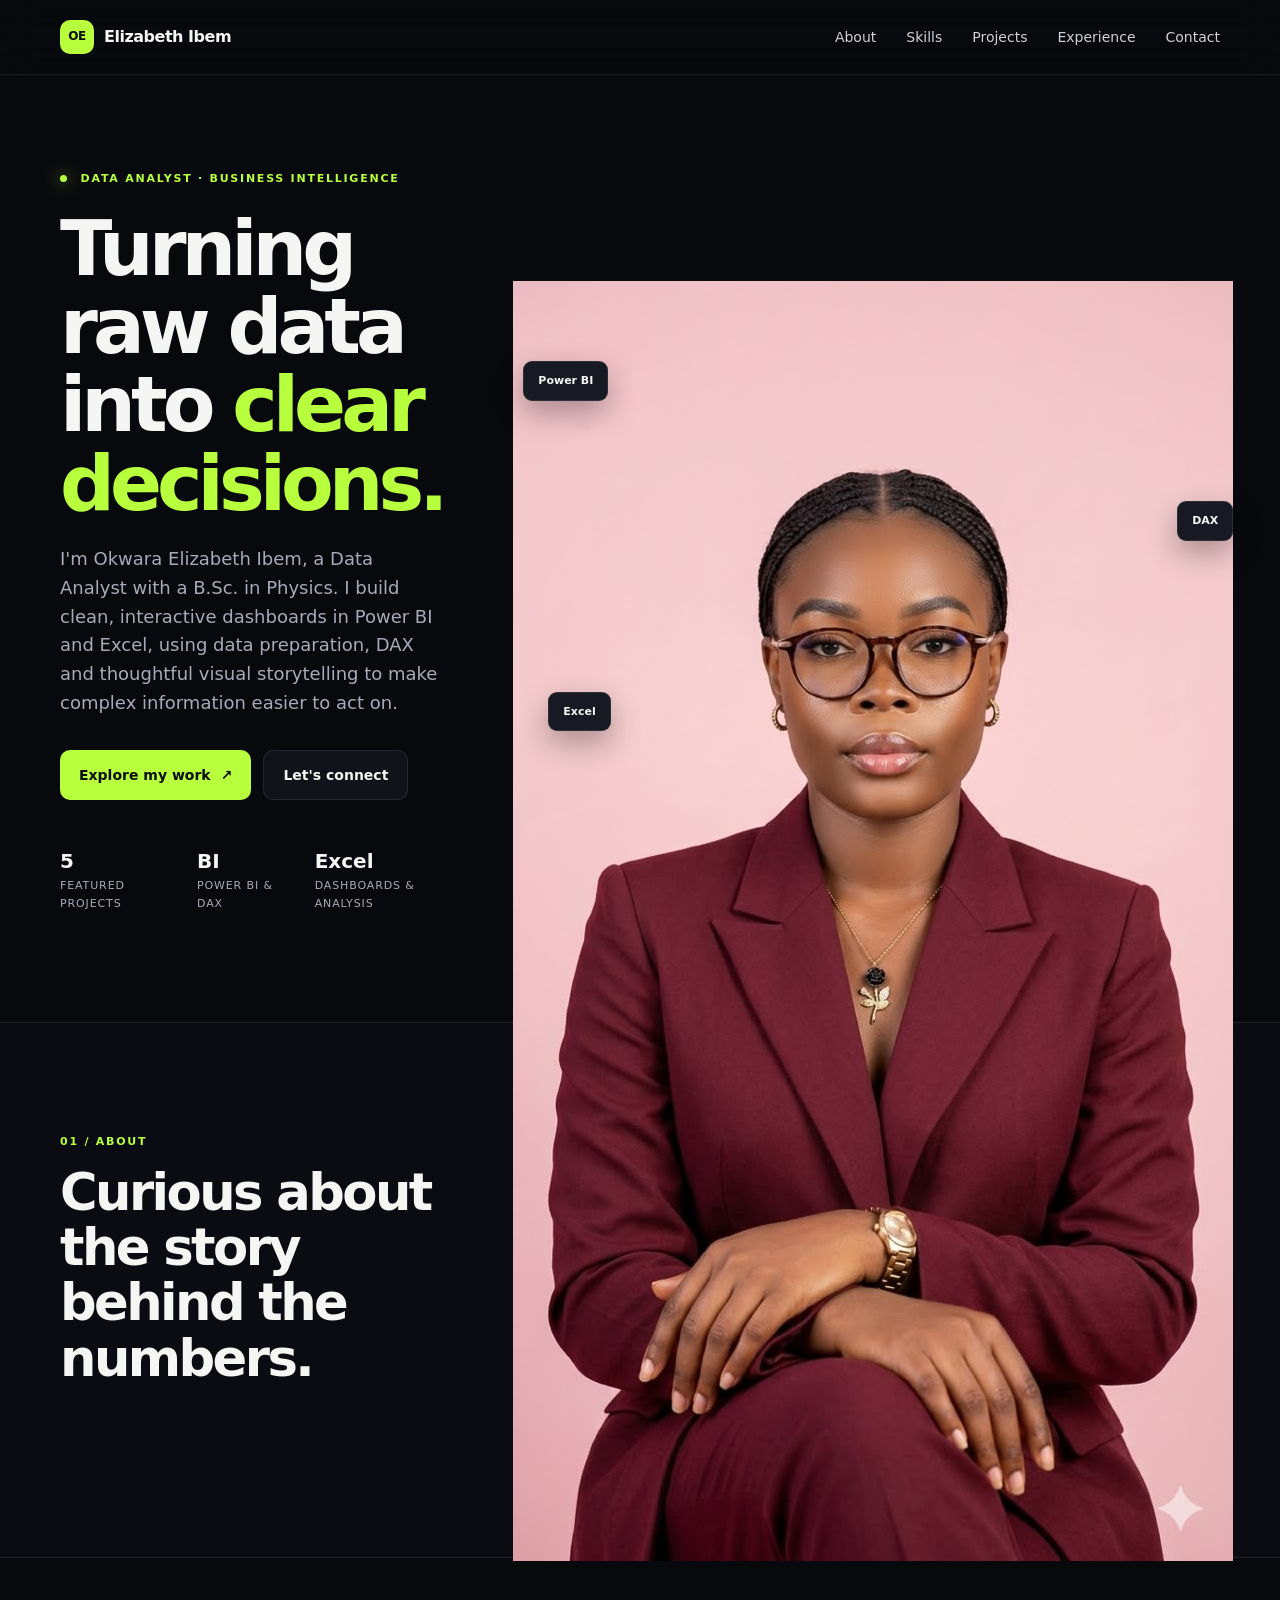
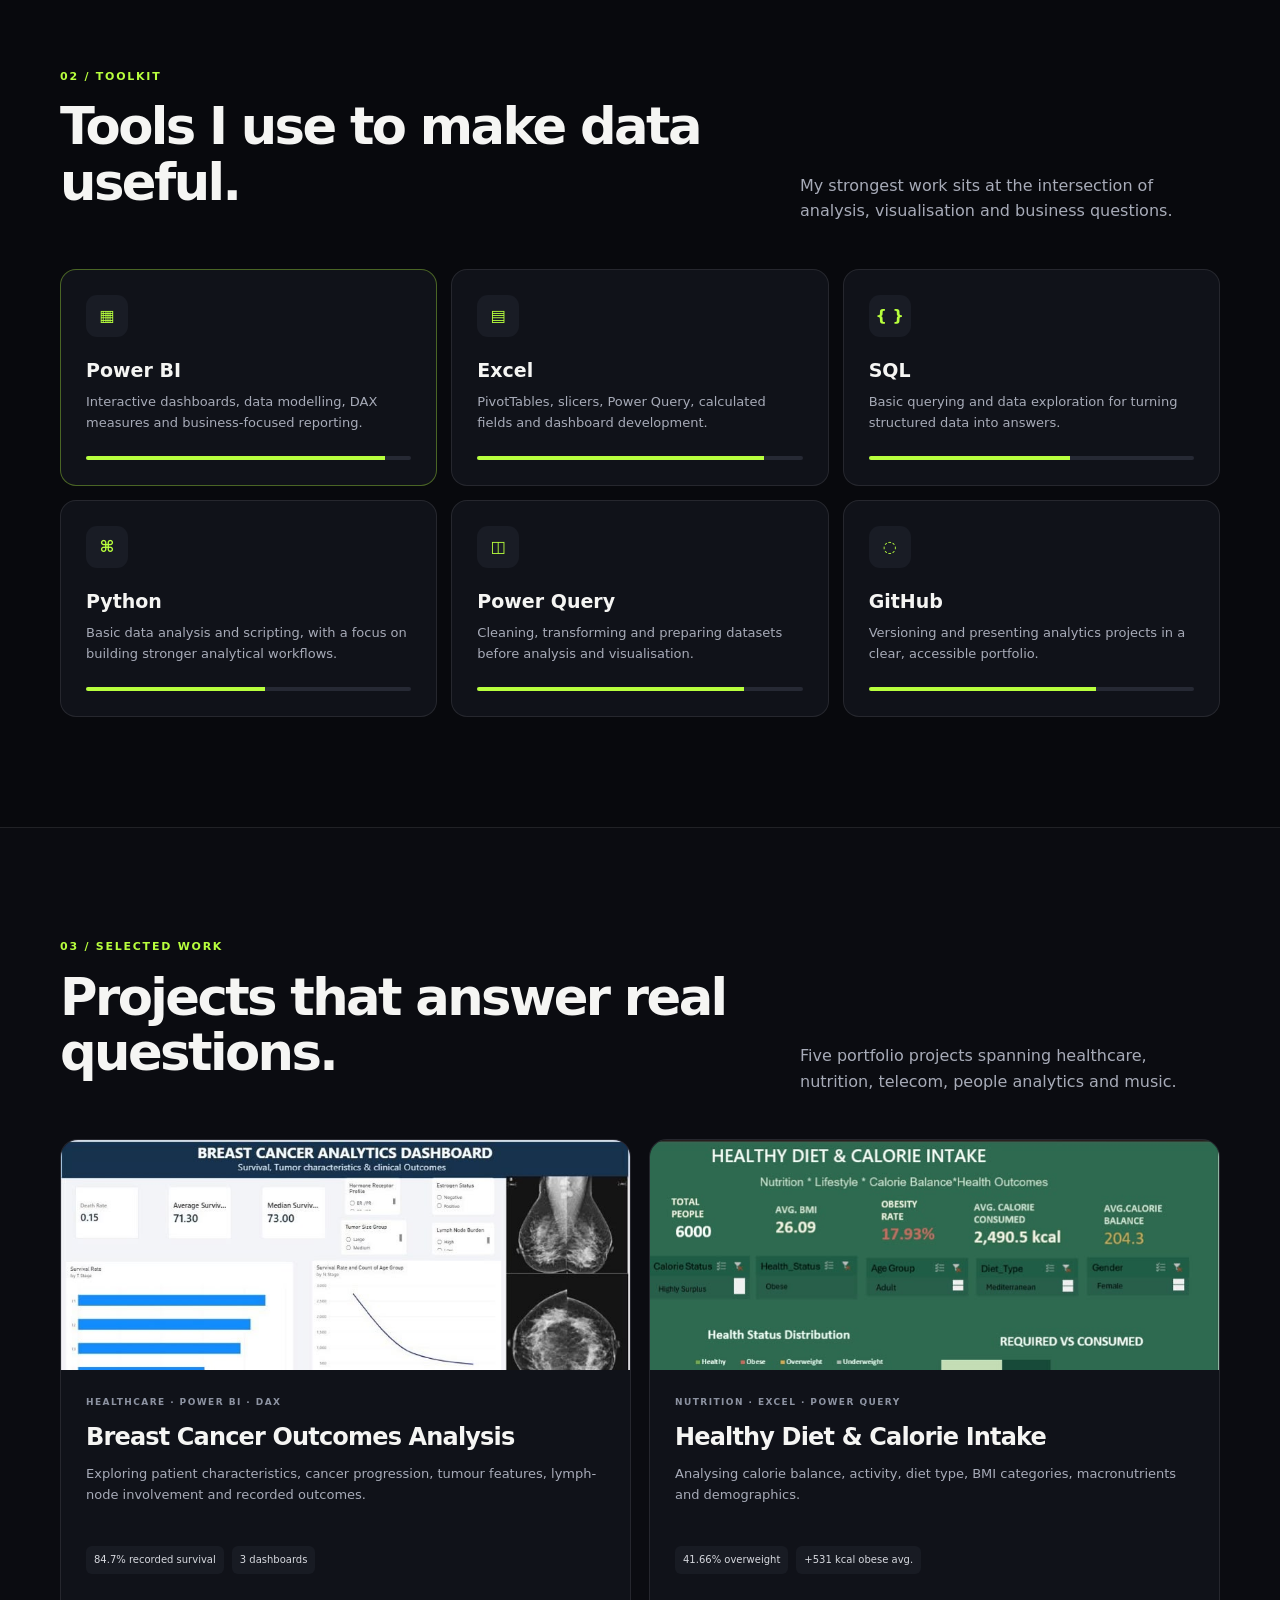
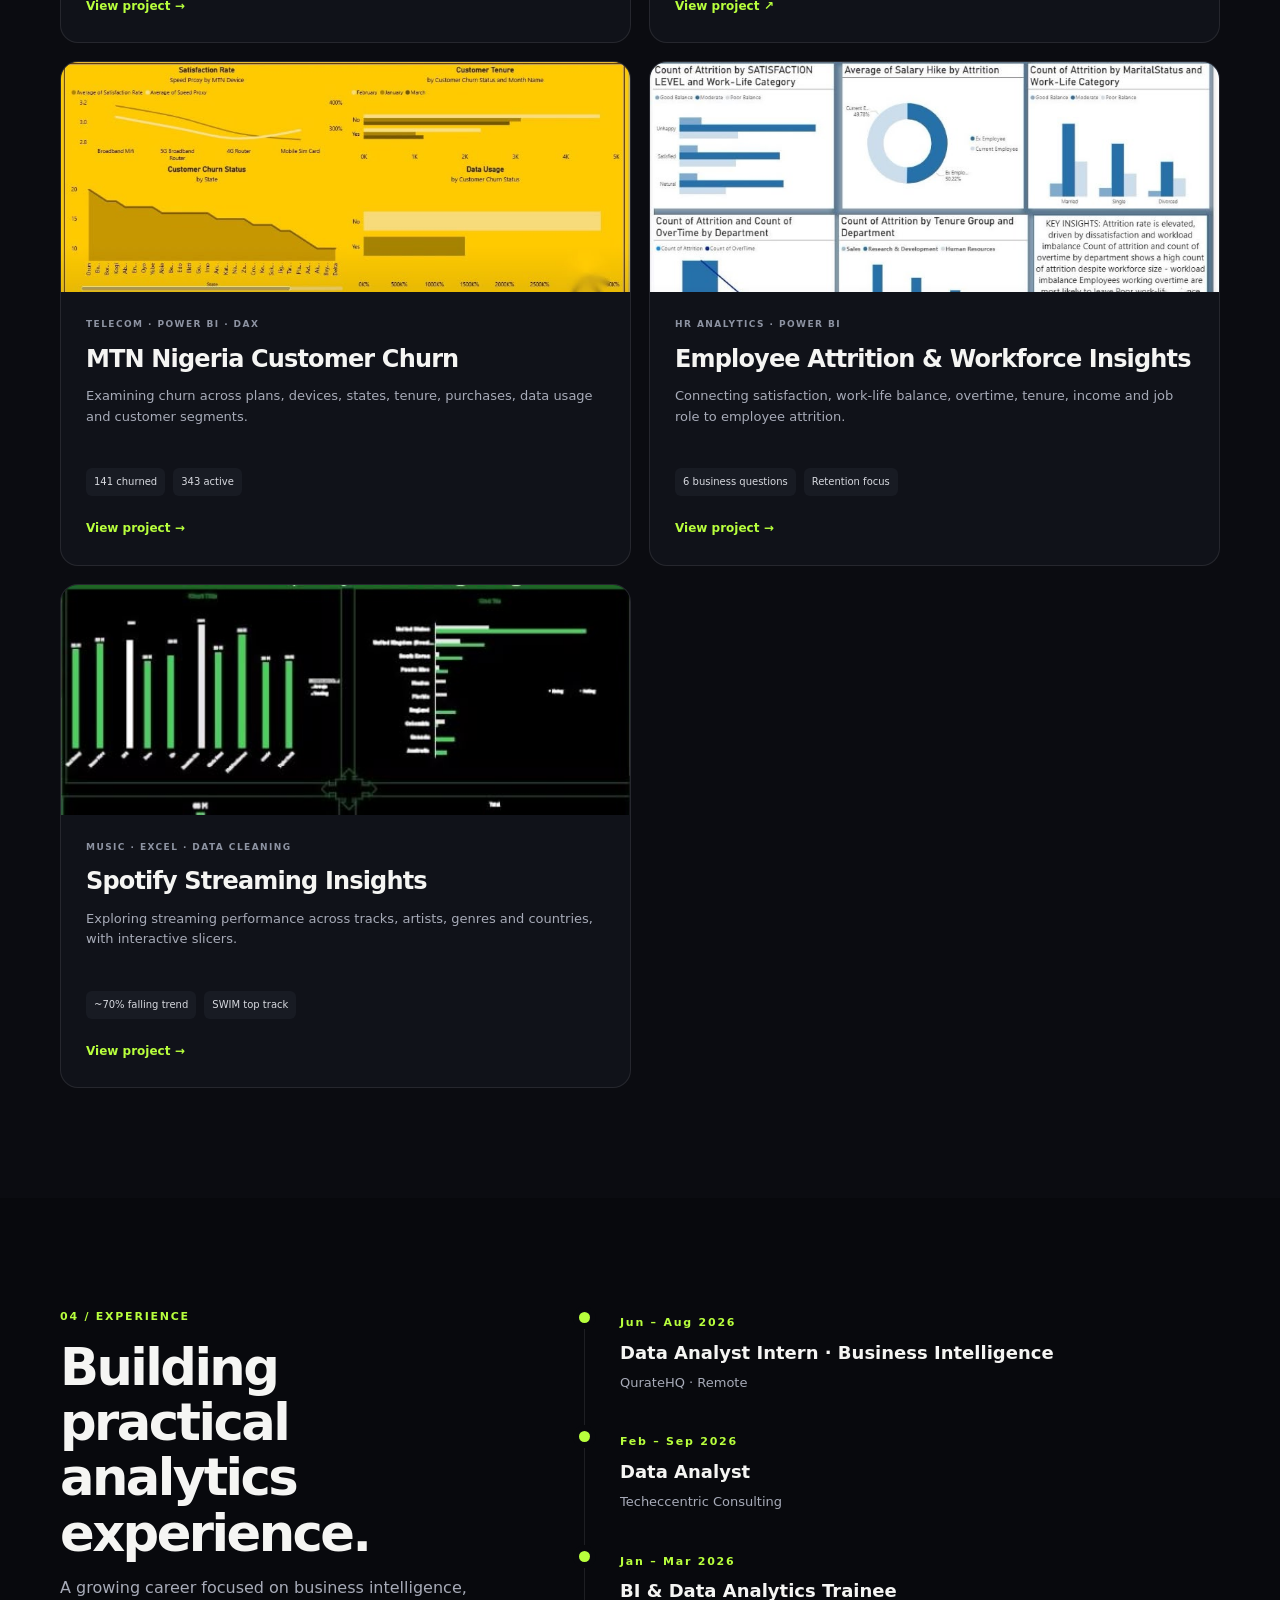
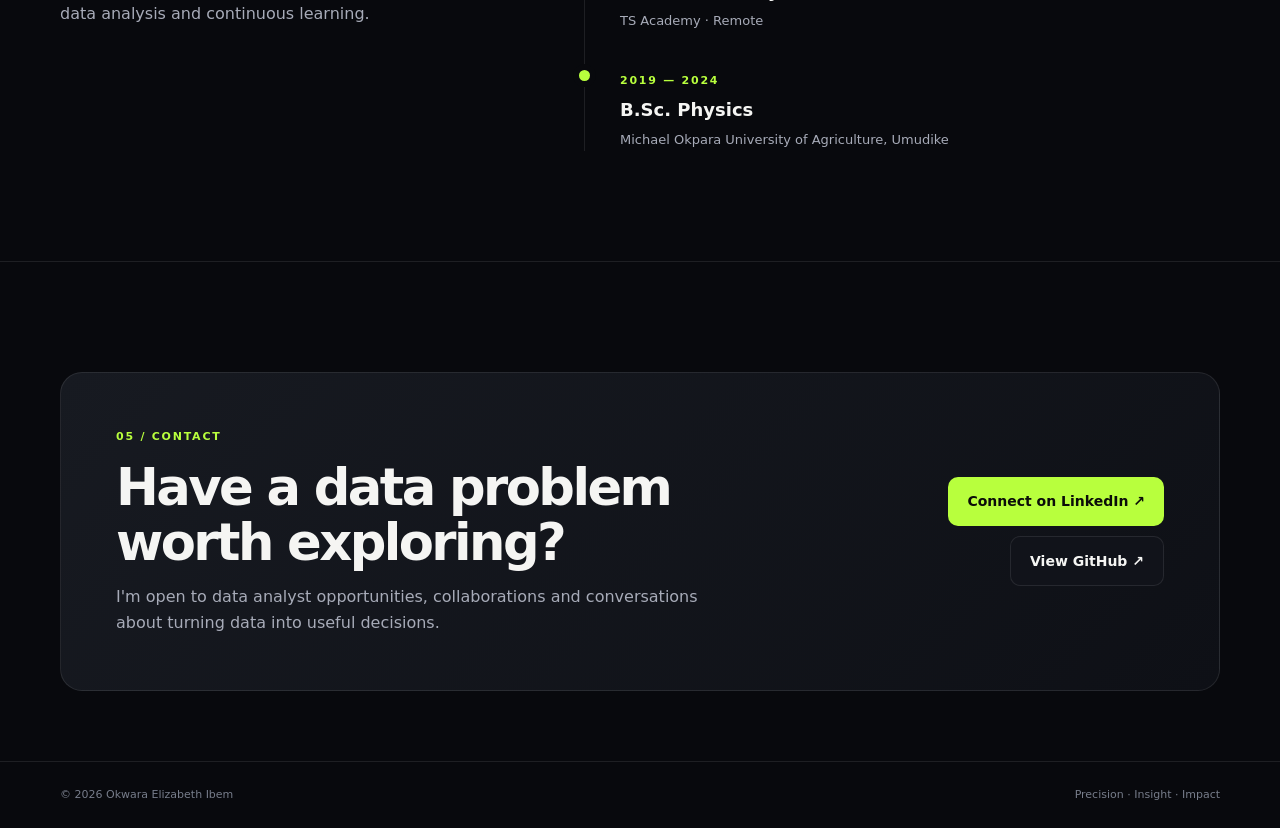
==== index.html @ df17d48e "Update professional experience dates" ====
<!DOCTYPE html>
<html lang="en">
<head>
  <meta charset="UTF-8">
  <meta name="viewport" content="width=device-width, initial-scale=1.0">
  <meta name="description" content="Portfolio of Okwara Elizabeth Ibem, Data Analyst specialising in Power BI, Excel, data storytelling and business intelligence.">
  <title>Okwara Elizabeth Ibem | Data Analyst</title>
  <link rel="stylesheet" href="style.css">
</head>
<body>
  <div class="progress" id="progress"></div>

  <header class="site-header">
    <nav class="nav container">
      <a class="brand" href="#home" aria-label="Elizabeth home">
        <span class="brand-mark">OE</span>
        <span>Elizabeth Ibem</span>
      </a>
      <button class="menu-toggle" id="menuToggle" aria-label="Open navigation">☰</button>
      <div class="nav-links" id="navLinks">
        <a href="#about">About</a>
        <a href="#skills">Skills</a>
        <a href="#projects">Projects</a>
        <a href="#experience">Experience</a>
        <a href="#contact">Contact</a>
      </div>
    </nav>
  </header>

  <main>
    <section class="hero section" id="home">
      <div class="container hero-grid">
        <div class="hero-copy">
          <p class="eyebrow"><span class="dot"></span> DATA ANALYST · BUSINESS INTELLIGENCE</p>
          <h1>Turning raw data into <span>clear decisions.</span></h1>
          <p class="hero-text">
            I'm Okwara Elizabeth Ibem, a Data Analyst with a B.Sc. in Physics.
            I build clean, interactive dashboards in Power BI and Excel, using data preparation,
            DAX and thoughtful visual storytelling to make complex information easier to act on.
          </p>
          <div class="hero-actions">
            <a class="btn btn-primary" href="#projects">Explore my work <span>↗</span></a>
            <a class="btn btn-secondary" href="#contact">Let's connect</a>
          </div>
          <div class="quick-stats">
            <div><strong>5</strong><span>Featured projects</span></div>
            <div><strong>BI</strong><span>Power BI & DAX</span></div>
            <div><strong>Excel</strong><span>Dashboards & analysis</span></div>
          </div>
        </div>

        <div class="hero-card">
         <img src="ASSETS/elizabeth-main.jpeg" alt="Elizabeth Ibem, Data Analyst">
          <div class="floating-tag tag-one">Power BI</div>
          <div class="floating-tag tag-two">DAX</div>
          <div class="floating-tag tag-three">Excel</div>
        </div>
      </div>
    </section>

    <section class="about section" id="about">
      <div class="container two-col">
        <div>
          <p class="section-kicker">01 / ABOUT</p>
          <h2>Curious about the story behind the numbers.</h2>
        </div>
        <div class="about-copy">
          <p>
            I am a data analyst with a B.Sc. in Physics and a practical approach to analytics:
            check the assumptions, test the logic, and trust a number once it holds up.
          </p>
          <p>
            My work turns raw datasets into clean, interactive dashboards using Power BI,
            Power Query, DAX and Excel. My projects cover healthcare, telecom, HR, nutrition
            and music data, with each analysis focused on useful questions rather than decoration.
          </p>
          <div class="about-pills">
            <span>Data cleaning</span><span>Business intelligence</span><span>Data storytelling</span>
            <span>Dashboard design</span><span>Analytical thinking</span>
          </div>
        </div>
      </div>
    </section>

    <section class="skills section" id="skills">
      <div class="container">
        <p class="section-kicker">02 / TOOLKIT</p>
        <div class="section-heading">
          <h2>Tools I use to make data useful.</h2>
          <p>My strongest work sits at the intersection of analysis, visualisation and business questions.</p>
        </div>
        <div class="skill-grid">
          <article class="skill-card featured-skill">
            <div class="skill-icon">▦</div>
            <h3>Power BI</h3>
            <p>Interactive dashboards, data modelling, DAX measures and business-focused reporting.</p>
            <div class="meter"><span style="width:92%"></span></div>
          </article>
          <article class="skill-card">
            <div class="skill-icon">▤</div>
            <h3>Excel</h3>
            <p>PivotTables, slicers, Power Query, calculated fields and dashboard development.</p>
            <div class="meter"><span style="width:88%"></span></div>
          </article>
          <article class="skill-card">
            <div class="skill-icon">{ }</div>
            <h3>SQL</h3>
            <p>Basic querying and data exploration for turning structured data into answers.</p>
            <div class="meter"><span style="width:62%"></span></div>
          </article>
          <article class="skill-card">
            <div class="skill-icon">⌘</div>
            <h3>Python</h3>
            <p>Basic data analysis and scripting, with a focus on building stronger analytical workflows.</p>
            <div class="meter"><span style="width:55%"></span></div>
          </article>
          <article class="skill-card">
            <div class="skill-icon">◫</div>
            <h3>Power Query</h3>
            <p>Cleaning, transforming and preparing datasets before analysis and visualisation.</p>
            <div class="meter"><span style="width:82%"></span></div>
          </article>
          <article class="skill-card">
            <div class="skill-icon">◌</div>
            <h3>GitHub</h3>
            <p>Versioning and presenting analytics projects in a clear, accessible portfolio.</p>
            <div class="meter"><span style="width:70%"></span></div>
          </article>
        </div>
      </div>
    </section>

    <section class="projects section" id="projects">
      <div class="container">
        <p class="section-kicker">03 / SELECTED WORK</p>
        <div class="section-heading project-heading">
          <div>
            <h2>Projects that answer real questions.</h2>
          </div>
          <p>Five portfolio projects spanning healthcare, nutrition, telecom, people analytics and music.</p>
        </div>

        <div class="project-grid">
          <article class="project-card project-purple">
            <div class="project-visual">
   <img src="ASSETS/breast-cancer-secondary.jpeg" alt="Breast Cancer Outcomes Analysis dashboard">
</div>
            <div class="project-body">
              <div class="project-meta">HEALTHCARE · POWER BI · DAX</div>
              <h3>Breast Cancer Outcomes Analysis</h3>
              <p>Exploring patient characteristics, cancer progression, tumour features, lymph-node involvement and recorded outcomes.</p>
              <div class="metric-row"><span>84.7% recorded survival</span><span>3 dashboards</span></div>
              <a href="project-breast-cancer.md">View project <span>→</span></a>
            </div>
          </article>

          <article class="project-card project-green">
            <div class="project-visual">
    <img src="ASSETS/diet-main.jpeg" alt="Healthy Diet & Calorie Intake dashboard">
</div>
            <div class="project-body">
              <div class="project-meta">NUTRITION · EXCEL · POWER QUERY</div>
              <h3>Healthy Diet & Calorie Intake</h3>
              <p>Analysing calorie balance, activity, diet type, BMI categories, macronutrients and demographics.</p>
              <div class="metric-row"><span>41.66% overweight</span><span>+531 kcal obese avg.</span></div>
               <a href="project-diet-calorie.md">View project <span>↗</span></a>
            </div>
          </article>

          <article class="project-card project-yellow">
            <div class="project-visual">
              <img src="ASSETS/mtn-churn-secondary.jpeg" alt="MTN Nigeria Customer Churn dashboard">
              </div>
            <div class="project-body">
              <div class="project-meta">TELECOM · POWER BI · DAX</div>
              <h3>MTN Nigeria Customer Churn</h3>
              <p>Examining churn across plans, devices, states, tenure, purchases, data usage and customer segments.</p>
              <div class="metric-row"><span>141 churned</span><span>343 active</span></div>
              <a href="project-mtn-churn.md">View project <span>→</span></a>
            </div>
          </article>

          <article class="project-card project-blue">
            <div class="project-visual">
             <img src="ASSETS/hr-attrition-main.jpeg" alt="Employee Attrition & Workforce Insights dashboard">
            </div>
            <div class="project-body">
              <div class="project-meta">HR ANALYTICS · POWER BI</div>
              <h3>Employee Attrition & Workforce Insights</h3>
              <p>Connecting satisfaction, work-life balance, overtime, tenure, income and job role to employee attrition.</p>
              <div class="metric-row"><span>6 business questions</span><span>Retention focus</span></div>
              <a href="project-hr-attrition.md">View project <span>→</span></a>
            </div>
          </article>

          <article class="project-card project-black">
            <div class="project-visual">
             <img src="ASSETS/spotify-main.jpeg" alt="Spotify Streaming Insights dashboard">
            </div>
            <div class="project-body">
              <div class="project-meta">MUSIC · EXCEL · DATA CLEANING</div>
              <h3>Spotify Streaming Insights</h3>
              <p>Exploring streaming performance across tracks, artists, genres and countries, with interactive slicers.</p>
              <div class="metric-row"><span>~70% falling trend</span><span>SWIM top track</span></div>
              <a href="project-spotify.md">View project <span>→</span></a>
            </div>
          </article>
        </div>
      </div>
    </section>

    <section class="experience section" id="experience">
      <div class="container two-col">
        <div>
          <p class="section-kicker">04 / EXPERIENCE</p>
          <h2>Building practical analytics experience.</h2>
          <p class="muted">A growing career focused on business intelligence, data analysis and continuous learning.</p>
        </div>
        <div class="timeline">
          <article class="timeline-item">
            <span class="timeline-dot"></span>
            <div><span class="time">Jun – Aug 2026</span><h3>Data Analyst Intern · Business Intelligence</h3><p>QurateHQ · Remote</p></div>
          </article>
          <article class="timeline-item">
            <span class="timeline-dot"></span>
            <div><span class="time">Feb – Sep 2026</span><h3>Data Analyst</h3><p>Techeccentric Consulting</p></div>
          </article>
          <article class="timeline-item">
            <span class="timeline-dot"></span>
            <div><span class="time">Jan – Mar 2026</span><h3>BI & Data Analytics Trainee</h3><p>TS Academy · Remote</p></div>
          </article>
          <article class="timeline-item">
            <span class="timeline-dot"></span>
            <div><span class="time">2019 — 2024</span><h3>B.Sc. Physics</h3><p>Michael Okpara University of Agriculture, Umudike</p></div>
          </article>
        </div>
      </div>
    </section>

    <section class="contact section" id="contact">
      <div class="container contact-card">
        <div>
          <p class="section-kicker">05 / CONTACT</p>
          <h2>Have a data problem worth exploring?</h2>
          <p>I'm open to data analyst opportunities, collaborations and conversations about turning data into useful decisions.</p>
        </div>
        <div class="contact-actions">
          <a class="btn btn-primary" href="https://www.linkedin.com/in/okwaraelizabeth" target="_blank" rel="noopener">Connect on LinkedIn ↗</a>
          <a class="btn btn-secondary" href="https://github.com/okwaraelizabetholaedo-a/Data-Analytics-Portfolio" target="_blank" rel="noopener">View GitHub ↗</a>
        </div>
      </div>
    </section>
  </main>

  <footer class="footer">
    <div class="container footer-inner">
      <span>© <span id="year"></span> Okwara Elizabeth Ibem</span>
      <span>Precision · Insight · Impact</span>
    </div>
  </footer>

  <script src="script.js"></script>
</body>
</html>
---- style.css ----
:root{
  --bg:#08090d;--surface:#101219;--surface2:#151821;--text:#f5f5f3;--muted:#a7abb8;
  --line:rgba(255,255,255,.09);--accent:#b8ff3d;--accent2:#d7ff8e;--max:1160px;
}
*{box-sizing:border-box;margin:0;padding:0}
html{scroll-behavior:smooth}
body{font-family:Inter,ui-sans-serif,system-ui,-apple-system,BlinkMacSystemFont,"Segoe UI",sans-serif;background:var(--bg);color:var(--text);line-height:1.6}
a{color:inherit;text-decoration:none}
.container{width:min(calc(100% - 40px),var(--max));margin:auto}
.section{padding:110px 0}
.progress{position:fixed;top:0;left:0;width:0;height:3px;background:var(--accent);z-index:1000}
.site-header{position:fixed;top:0;left:0;width:100%;z-index:999;background:rgba(8,9,13,.78);backdrop-filter:blur(18px);border-bottom:1px solid var(--line)}
.nav{height:74px;display:flex;align-items:center;justify-content:space-between}
.brand{display:flex;align-items:center;gap:10px;font-weight:800;letter-spacing:-.03em}
.brand-mark{display:grid;place-items:center;width:34px;height:34px;border-radius:10px;background:var(--accent);color:#0b0d09;font-size:12px}
.nav-links{display:flex;gap:30px;font-size:14px;color:#d0d2da}
.nav-links a{transition:.2s}.nav-links a:hover{color:var(--accent)}
.menu-toggle{display:none;background:none;border:0;color:white;font-size:24px}
.hero{padding-top:170px;min-height:780px;display:grid;align-items:center}
.hero-grid{display:grid;grid-template-columns:1.05fr .95fr;gap:70px;align-items:center}
.eyebrow,.section-kicker,.project-meta,.time{font-size:11px;letter-spacing:.16em;font-weight:800;color:var(--accent)}
.dot{display:inline-block;width:7px;height:7px;background:var(--accent);border-radius:50%;margin-right:8px;box-shadow:0 0 18px var(--accent)}
h1{font-size:clamp(48px,6vw,82px);line-height:1.02;letter-spacing:-.065em;margin:22px 0}
h1 span{color:var(--accent)}
.hero-text{max-width:650px;color:var(--muted);font-size:18px}
.hero-actions{display:flex;gap:12px;margin:32px 0 45px;flex-wrap:wrap}
.btn{display:inline-flex;align-items:center;gap:10px;padding:13px 19px;border-radius:10px;font-size:14px;font-weight:800;transition:.2s}
.btn-primary{background:var(--accent);color:#0b0d09}.btn-primary:hover{transform:translateY(-2px);background:#c8ff63}
.btn-secondary{border:1px solid var(--line);background:#11131a}.btn-secondary:hover{border-color:rgba(184,255,61,.5)}
.quick-stats{display:flex;gap:34px}.quick-stats div{display:flex;flex-direction:column}.quick-stats strong{font-size:20px}.quick-stats span{font-size:11px;color:var(--muted);text-transform:uppercase;letter-spacing:.08em}
.hero-card{height:520px;position:relative;display:grid;place-items:center}
.orb{position:absolute;border-radius:50%;filter:blur(4px);opacity:.35}.orb-one{width:260px;height:260px;background:#b8ff3d;top:20px;right:20px}.orb-two{width:180px;height:180px;background:#4f5cff;bottom:20px;left:20px}
.data-window{width:min(100%,430px);height:330px;background:rgba(18,20,28,.92);border:1px solid rgba(255,255,255,.14);border-radius:18px;box-shadow:0 35px 80px rgba(0,0,0,.5);overflow:hidden;position:relative;z-index:2;transform:rotate(2deg)}
.window-top{height:44px;border-bottom:1px solid var(--line);display:flex;align-items:center;padding:0 15px;gap:6px}.window-dot{width:8px;height:8px;border-radius:50%;background:#555}.window-title{font-size:10px;color:#767b89;margin-left:8px}
.chart-area{padding:30px}.chart-label{font-size:9px;letter-spacing:.15em;color:#858b9a}.big-number{font-size:54px;font-weight:900;letter-spacing:-.05em;margin-top:6px}.big-number span{color:var(--accent)}.mini-label{font-size:11px;color:var(--muted)}
.bars{height:110px;display:flex;align-items:end;gap:12px;margin-top:28px}.bars i{display:block;flex:1;background:linear-gradient(180deg,var(--accent),rgba(184,255,61,.15));border-radius:5px 5px 0 0}
.chart-line{position:absolute;left:30px;right:30px;bottom:25px;display:flex;justify-content:space-between}.chart-line span{width:5px;height:5px;background:#8a90a0;border-radius:50%}
.floating-tag{position:absolute;z-index:3;padding:10px 14px;background:#171a22;border:1px solid var(--line);border-radius:9px;font-size:11px;font-weight:800;box-shadow:0 12px 30px rgba(0,0,0,.3)}.tag-one{top:80px;left:10px}.tag-two{right:0;top:220px}.tag-three{bottom:70px;left:35px}
.two-col{display:grid;grid-template-columns:.8fr 1.2fr;gap:100px}
.about{background:#0b0c11;border-top:1px solid var(--line);border-bottom:1px solid var(--line)}
h2{font-size:clamp(34px,4vw,54px);line-height:1.08;letter-spacing:-.05em;margin:14px 0}
.about-copy{color:var(--muted);font-size:17px;max-width:700px}.about-copy p+p{margin-top:20px}
.about-pills{display:flex;gap:8px;flex-wrap:wrap;margin-top:28px}.about-pills span{border:1px solid var(--line);padding:7px 11px;border-radius:999px;font-size:11px;color:#d5d7df}
.section-heading{display:flex;justify-content:space-between;gap:40px;align-items:end;margin-bottom:45px}.section-heading p{max-width:420px;color:var(--muted)}
.skill-grid{display:grid;grid-template-columns:repeat(3,1fr);gap:14px}.skill-card{background:var(--surface);border:1px solid var(--line);border-radius:16px;padding:25px}.featured-skill{border-color:rgba(184,255,61,.35)}
.skill-icon{width:42px;height:42px;border-radius:11px;background:#191c25;display:grid;place-items:center;font-weight:900;color:var(--accent);margin-bottom:18px}
.skill-card h3{font-size:19px}.skill-card p{color:var(--muted);font-size:13px;margin:7px 0 22px}.meter{height:4px;background:#262934;border-radius:99px;overflow:hidden}.meter span{display:block;height:100%;background:var(--accent)}
.projects{background:#0b0c11;border-top:1px solid var(--line)}
.project-grid{display:grid;grid-template-columns:repeat(2,1fr);gap:18px}.project-card{background:var(--surface);border:1px solid var(--line);border-radius:18px;overflow:hidden;transition:.25s}.project-card:hover{transform:translateY(-5px);border-color:rgba(255,255,255,.2)}
.project-visual{height:230px;display:grid;place-items:center;position:relative;overflow:hidden}.project-purple .project-visual{background:linear-gradient(135deg,#17132a,#453276)}.project-green .project-visual{background:linear-gradient(135deg,#10231e,#28634e)}.project-yellow .project-visual{background:linear-gradient(135deg,#28200e,#7a5d1c)}.project-blue .project-visual{background:linear-gradient(135deg,#101a2b,#285889)}.project-pink .project-visual{background:linear-gradient(135deg,#2a1222,#82355f)}
.project-visual img{width:100%;height:100%;object-fit:contain;display:block}
.donut{width:66px;height:66px;border-radius:50%;border:10px solid rgba(255,255,255,.2);border-top-color:#fff;margin-top:10px;display:grid;place-items:center;font-size:9px;font-weight:900}.people-dots{font-size:18px;letter-spacing:5px;margin-top:20px;color:#fff}.sound-wave{display:flex;align-items:center;gap:4px;height:50px;margin-top:10px}.sound-wave i{width:5px;border-radius:5px;background:#fff}.sound-wave i:nth-child(1){height:20%}.sound-wave i:nth-child(2){height:65%}.sound-wave i:nth-child(3){height:38%}.sound-wave i:nth-child(4){height:90%}.sound-wave i:nth-child(5){height:50%}.sound-wave i:nth-child(6){height:75%}.sound-wave i:nth-child(7){height:35%}.sound-wave i:nth-child(8){height:60%}.sound-wave i:nth-child(9){height:30%}
.project-body{padding:25px}.project-meta{color:#8d93a2;font-size:9px}.project-body h3{font-size:24px;letter-spacing:-.035em;margin:8px 0}.project-body p{font-size:13px;color:var(--muted);min-height:64px}.metric-row{display:flex;gap:8px;flex-wrap:wrap;margin:18px 0}.metric-row span{font-size:10px;padding:6px 8px;border-radius:6px;background:#181b23;color:#d7d9df}.project-body a{font-size:12px;font-weight:900;color:var(--accent)}
.experience{border-bottom:1px solid var(--line)}.muted{color:var(--muted);max-width:430px}.timeline{border-left:1px solid var(--line);padding-left:35px}.timeline-item{position:relative;padding:0 0 34px}.timeline-item:last-child{padding-bottom:0}.timeline-dot{position:absolute;left:-41px;top:4px;width:11px;height:11px;border-radius:50%;background:var(--accent);box-shadow:0 0 0 6px var(--bg)}.timeline h3{font-size:18px;margin:5px 0}.timeline p{color:var(--muted);font-size:13px}
.contact{padding-bottom:70px}.contact-card{background:linear-gradient(135deg,#171a21,#0e1016);border:1px solid var(--line);border-radius:22px;padding:55px;display:flex;justify-content:space-between;gap:50px;align-items:center}.contact-card h2{max-width:650px}.contact-card p:not(.section-kicker){color:var(--muted);max-width:650px}.contact-actions{display:flex;gap:10px;flex-wrap:wrap;justify-content:flex-end}
.footer{border-top:1px solid var(--line);padding:24px 0;color:#777d8b;font-size:11px}.footer-inner{display:flex;justify-content:space-between}
@media(max-width:900px){.hero-grid,.two-col{grid-template-columns:1fr;gap:55px}.hero-card{height:420px}.skill-grid{grid-template-columns:repeat(2,1fr)}.contact-card{flex-direction:column;align-items:flex-start}.contact-actions{justify-content:flex-start}.section-heading{display:block}.section-heading p{margin-top:12px}}
@media(max-width:680px){.container{width:min(calc(100% - 28px),var(--max))}.nav-links{display:none;position:absolute;top:74px;left:0;width:100%;background:#0a0b0f;padding:20px;flex-direction:column;gap:18px;border-bottom:1px solid var(--line)}.nav-links.open{display:flex}.menu-toggle{display:block}.hero{padding-top:125px}.hero-card{height:360px}.data-window{height:285px}.project-grid,.skill-grid{grid-template-columns:1fr}.quick-stats{gap:18px}.quick-stats strong{font-size:17px}.contact-card{padding:32px 24px}.footer-inner{gap:15px;flex-direction:column}}
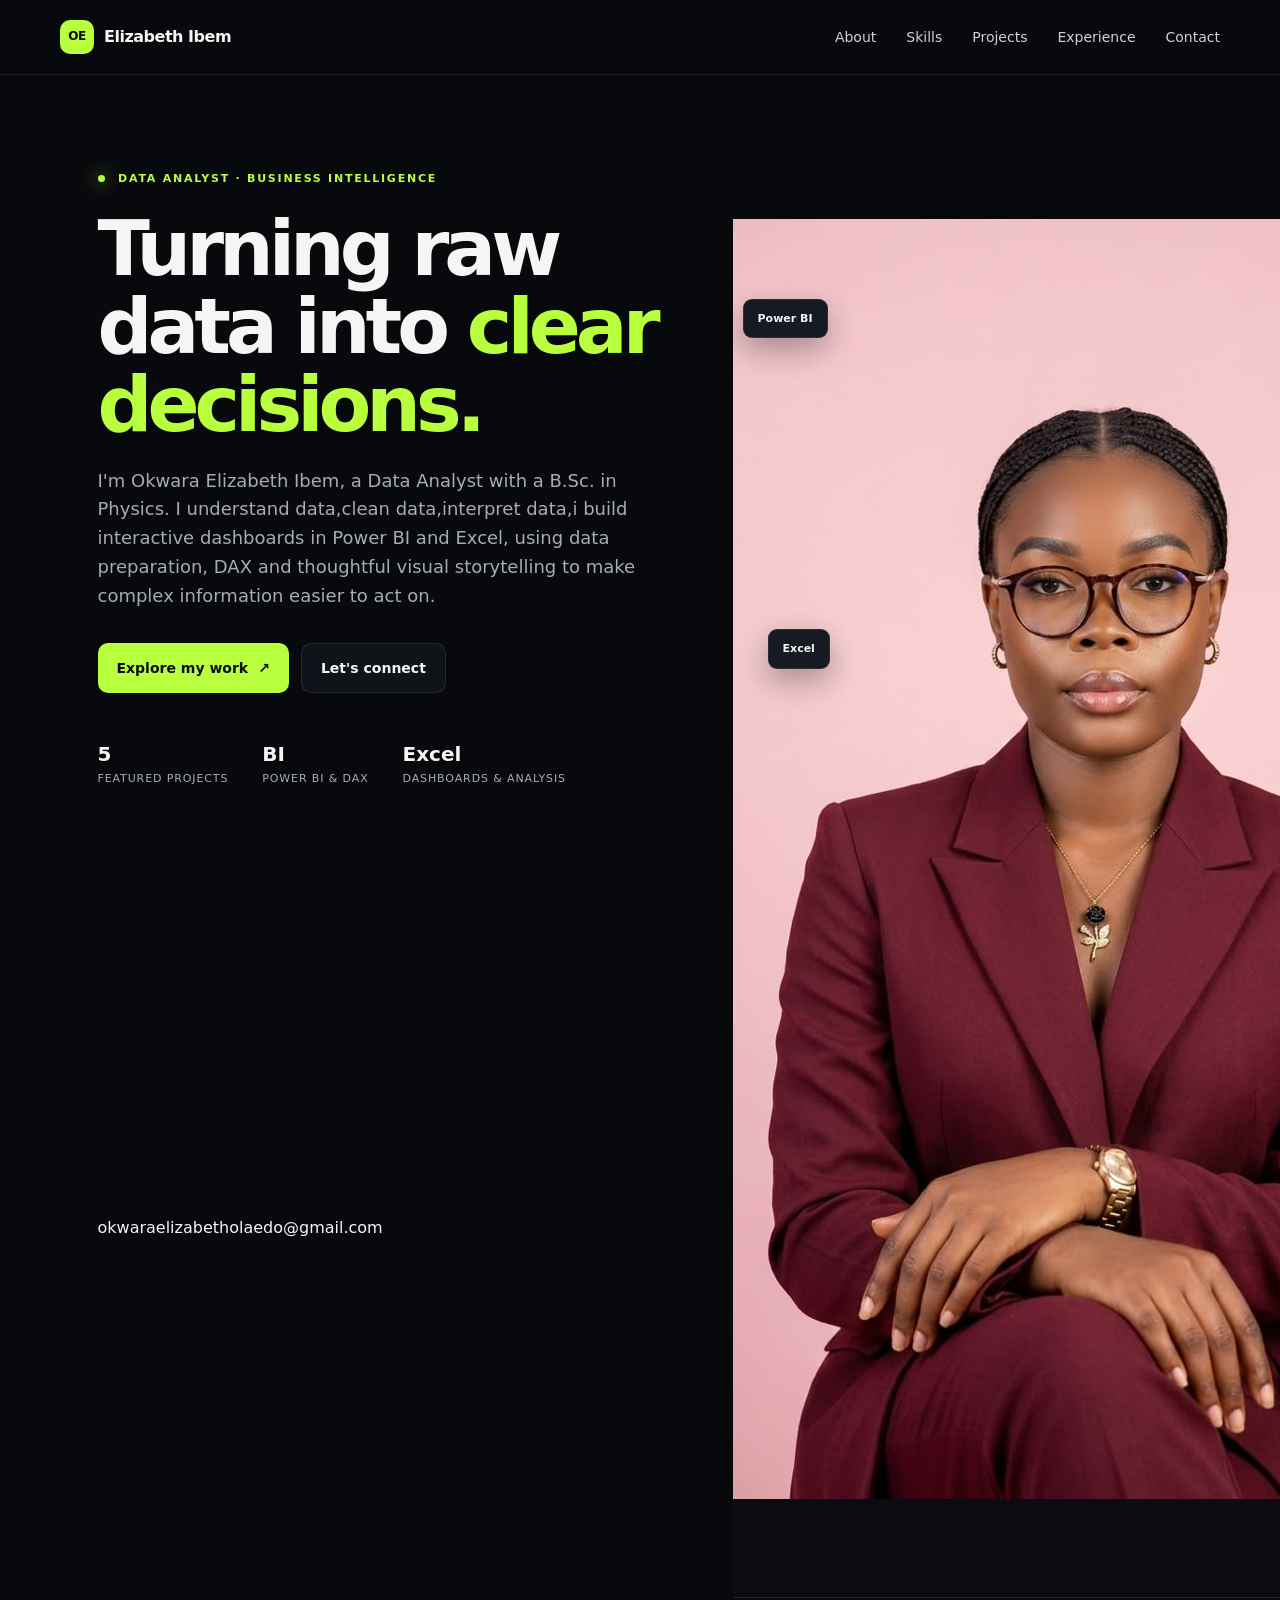
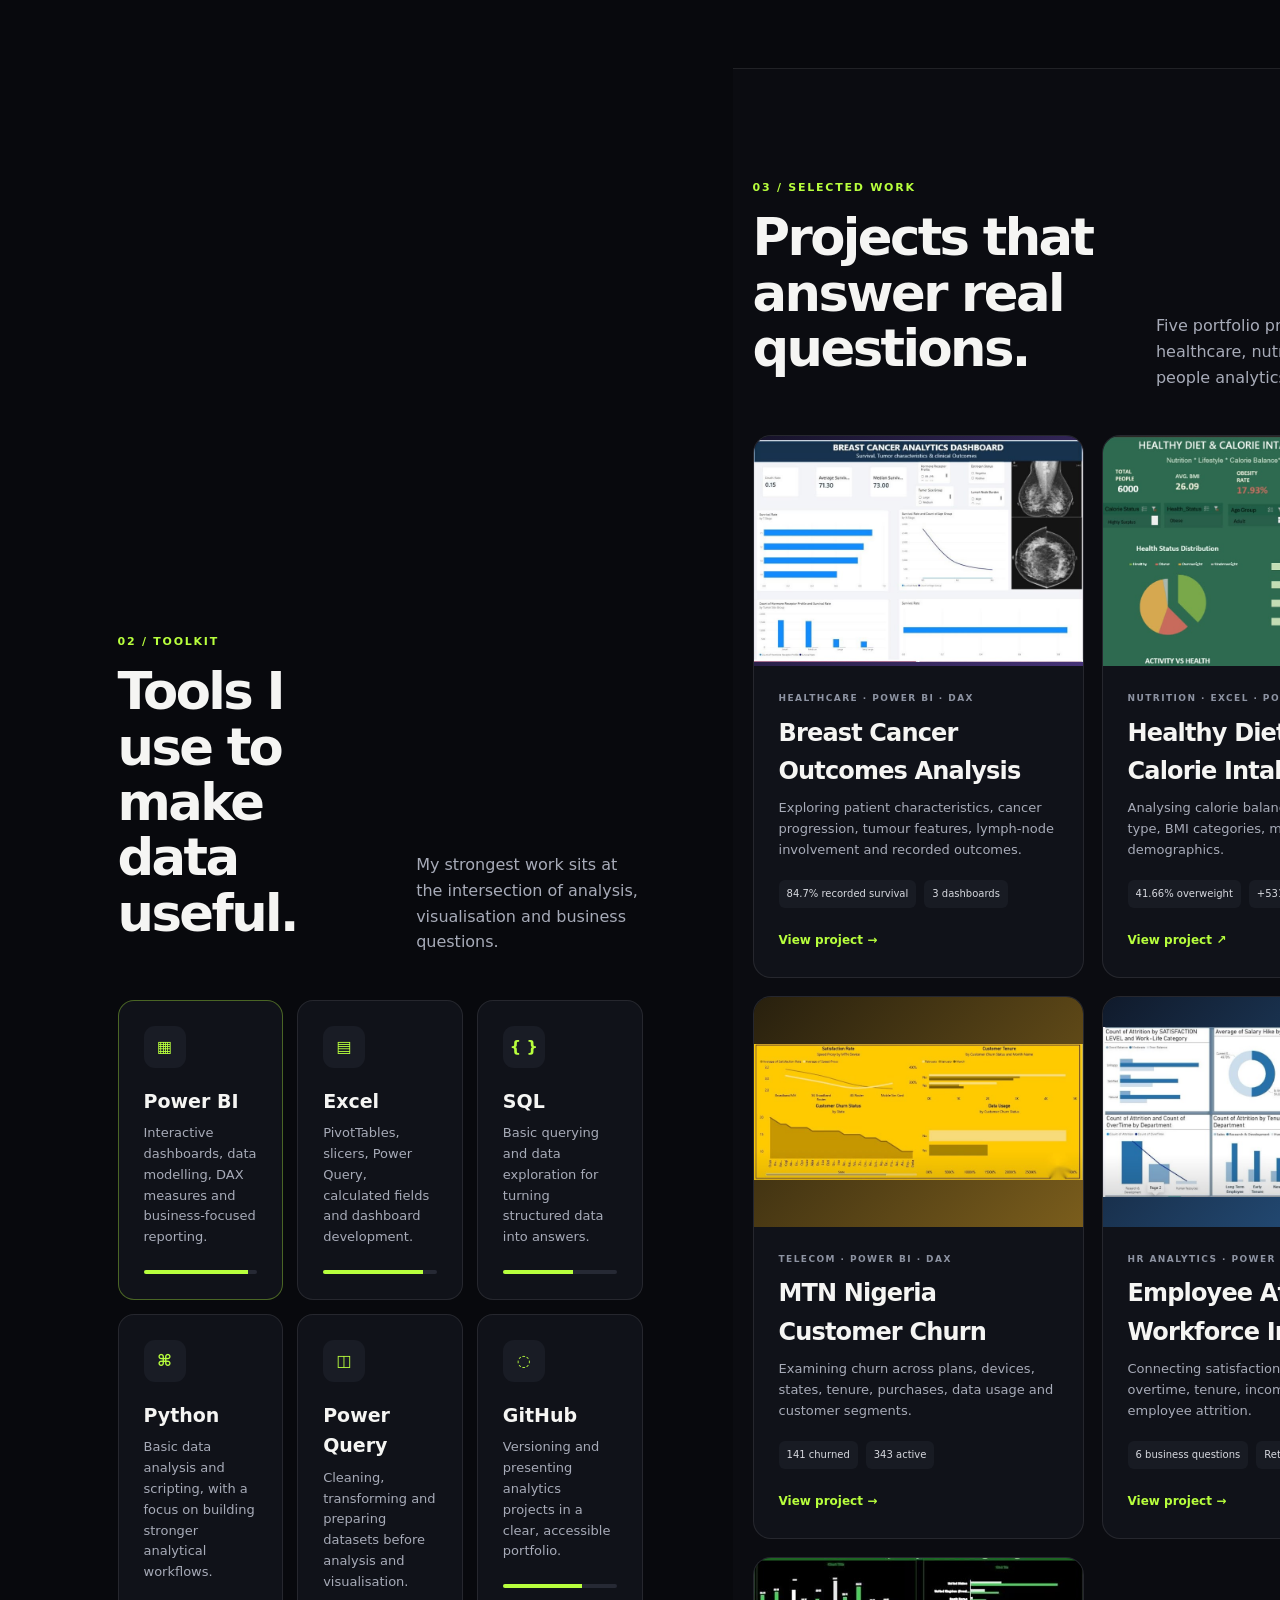
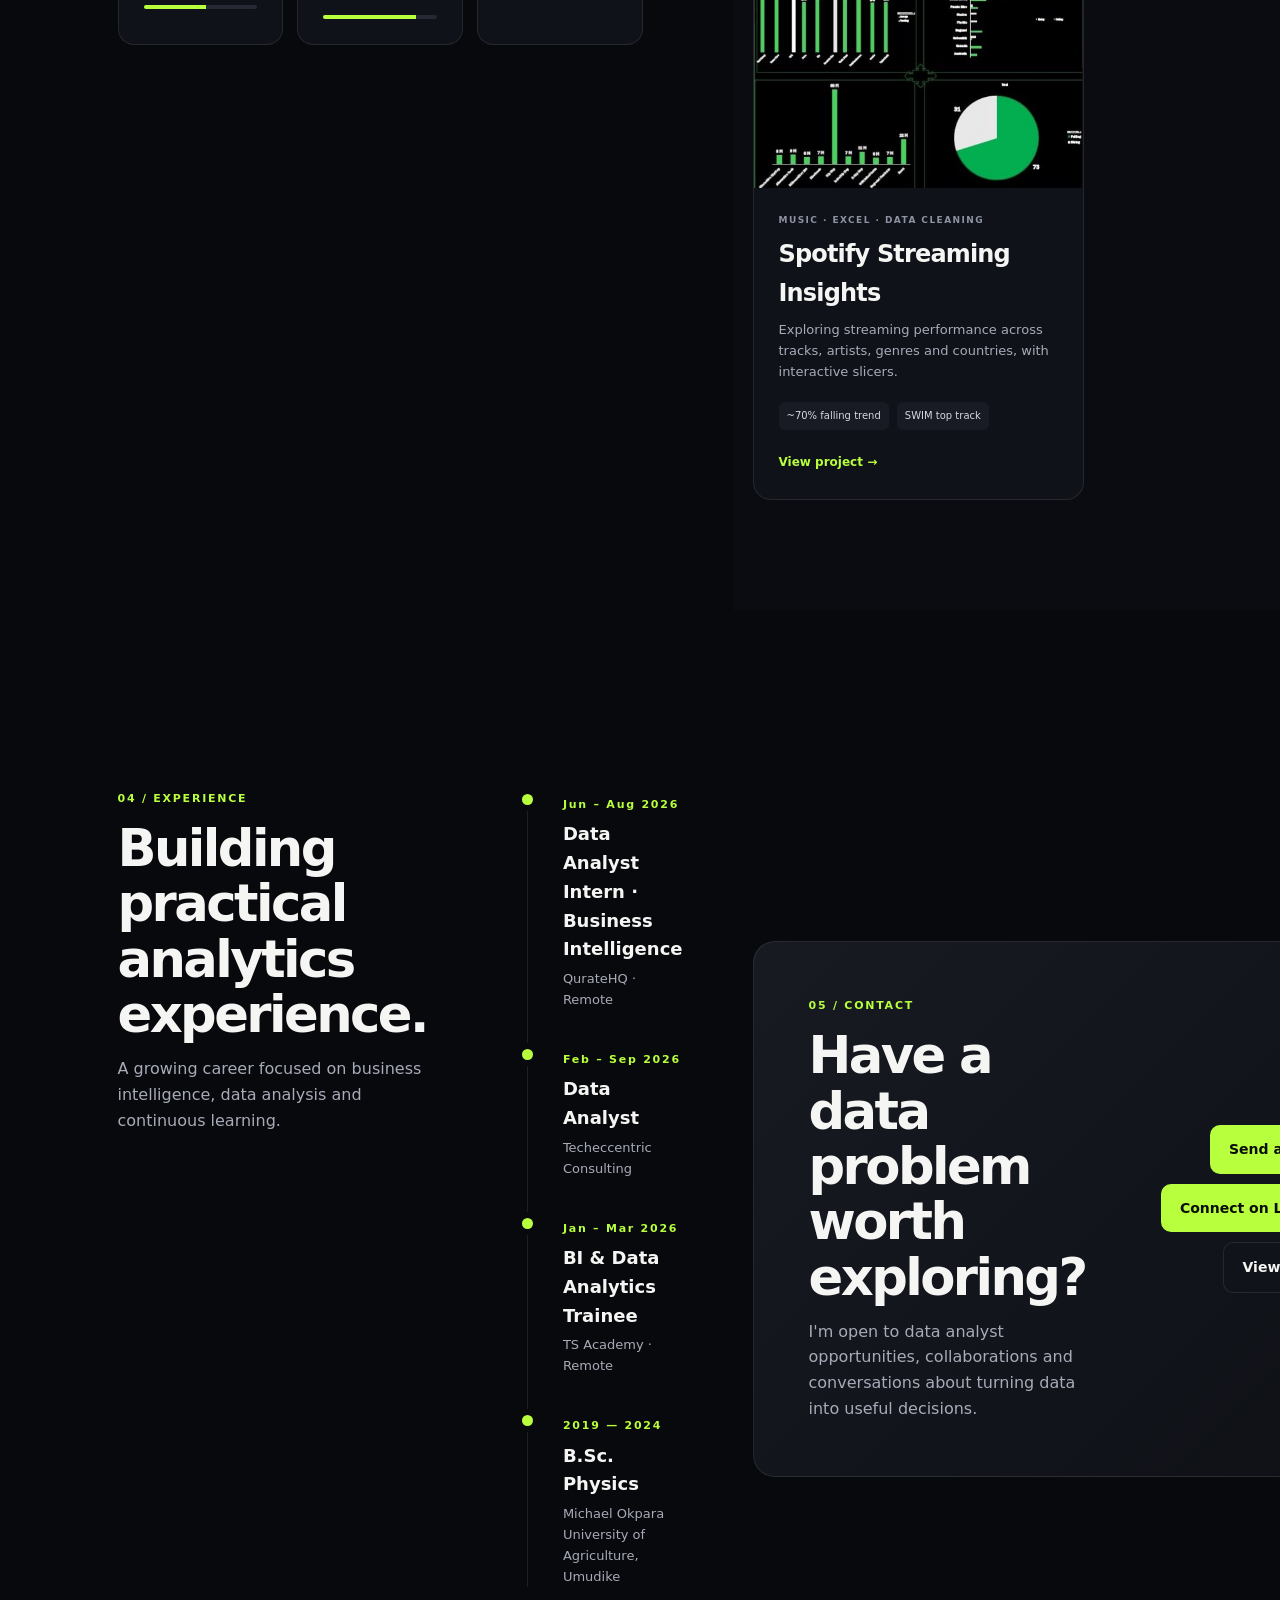
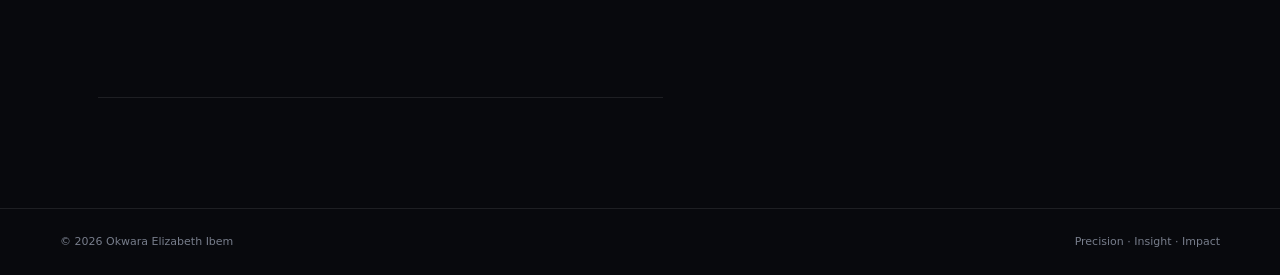
==== commit 49d0f672: "Add email contact links Updated text for clarity and added email link." ====
--- a/index.html
+++ b/index.html
@@ -35,7 +35,7 @@
           <h1>Turning raw data into <span>clear decisions.</span></h1>
           <p class="hero-text">
             I'm Okwara Elizabeth Ibem, a Data Analyst with a B.Sc. in Physics.
-            I build clean, interactive dashboards in Power BI and Excel, using data preparation,
+            I understand data,clean data,interpret data,i build interactive dashboards in Power BI and Excel, using data preparation,
             DAX and thoughtful visual storytelling to make complex information easier to act on.
           </p>
           <div class="hero-actions">
@@ -55,8 +55,9 @@
           <div class="floating-tag tag-two">DAX</div>
           <div class="floating-tag tag-three">Excel</div>
         </div>
-      </div>
-    </section>
+     <a href="mailto:okwaraelizabetholaedo@gmail.com" class="email-link">
+    okwaraelizabetholaedo@gmail.com
+</a>
 
     <section class="about section" id="about">
       <div class="container two-col">
@@ -70,7 +71,7 @@
             check the assumptions, test the logic, and trust a number once it holds up.
           </p>
           <p>
-            My work turns raw datasets into clean, interactive dashboards using Power BI,
+            My work is to turns raw datasets into a clean understandable data, build interactive dashboards using Power BI,
             Power Query, DAX and Excel. My projects cover healthcare, telecom, HR, nutrition
             and music data, with each analysis focused on useful questions rather than decoration.
           </p>
@@ -150,7 +151,7 @@
               <h3>Breast Cancer Outcomes Analysis</h3>
               <p>Exploring patient characteristics, cancer progression, tumour features, lymph-node involvement and recorded outcomes.</p>
               <div class="metric-row"><span>84.7% recorded survival</span><span>3 dashboards</span></div>
-              <a href="project-breast-cancer.md">View project <span>→</span></a>
+              <a href="project-breast-cancer.html">View project <span>→</span></a>
             </div>
           </article>
 
@@ -163,7 +164,7 @@
               <h3>Healthy Diet & Calorie Intake</h3>
               <p>Analysing calorie balance, activity, diet type, BMI categories, macronutrients and demographics.</p>
               <div class="metric-row"><span>41.66% overweight</span><span>+531 kcal obese avg.</span></div>
-               <a href="project-diet-calorie.md">View project <span>↗</span></a>
+               <a href="project-diet-calorie.html">View project <span>↗</span></a>
             </div>
           </article>
 
@@ -176,7 +177,7 @@
               <h3>MTN Nigeria Customer Churn</h3>
               <p>Examining churn across plans, devices, states, tenure, purchases, data usage and customer segments.</p>
               <div class="metric-row"><span>141 churned</span><span>343 active</span></div>
-              <a href="project-mtn-churn.md">View project <span>→</span></a>
+              <a href="project-mtn-churn.html">View project <span>→</span></a>
             </div>
           </article>
 
@@ -189,7 +190,7 @@
               <h3>Employee Attrition & Workforce Insights</h3>
               <p>Connecting satisfaction, work-life balance, overtime, tenure, income and job role to employee attrition.</p>
               <div class="metric-row"><span>6 business questions</span><span>Retention focus</span></div>
-              <a href="project-hr-attrition.md">View project <span>→</span></a>
+              <a href="project-hr-attrition.html">View project <span>→</span></a>
             </div>
           </article>
 
@@ -202,7 +203,7 @@
               <h3>Spotify Streaming Insights</h3>
               <p>Exploring streaming performance across tracks, artists, genres and countries, with interactive slicers.</p>
               <div class="metric-row"><span>~70% falling trend</span><span>SWIM top track</span></div>
-              <a href="project-spotify.md">View project <span>→</span></a>
+              <a href="project-spotify.html">View project <span>→</span></a>
             </div>
           </article>
         </div>
@@ -245,6 +246,7 @@
           <p>I'm open to data analyst opportunities, collaborations and conversations about turning data into useful decisions.</p>
         </div>
         <div class="contact-actions">
+          <a class="btn btn-primary" href="mailto:okwaraelizabetholaedo@gmail.com">Send an Email ↗</a>
           <a class="btn btn-primary" href="https://www.linkedin.com/in/okwaraelizabeth" target="_blank" rel="noopener">Connect on LinkedIn ↗</a>
           <a class="btn btn-secondary" href="https://github.com/okwaraelizabetholaedo-a/Data-Analytics-Portfolio" target="_blank" rel="noopener">View GitHub ↗</a>
         </div>
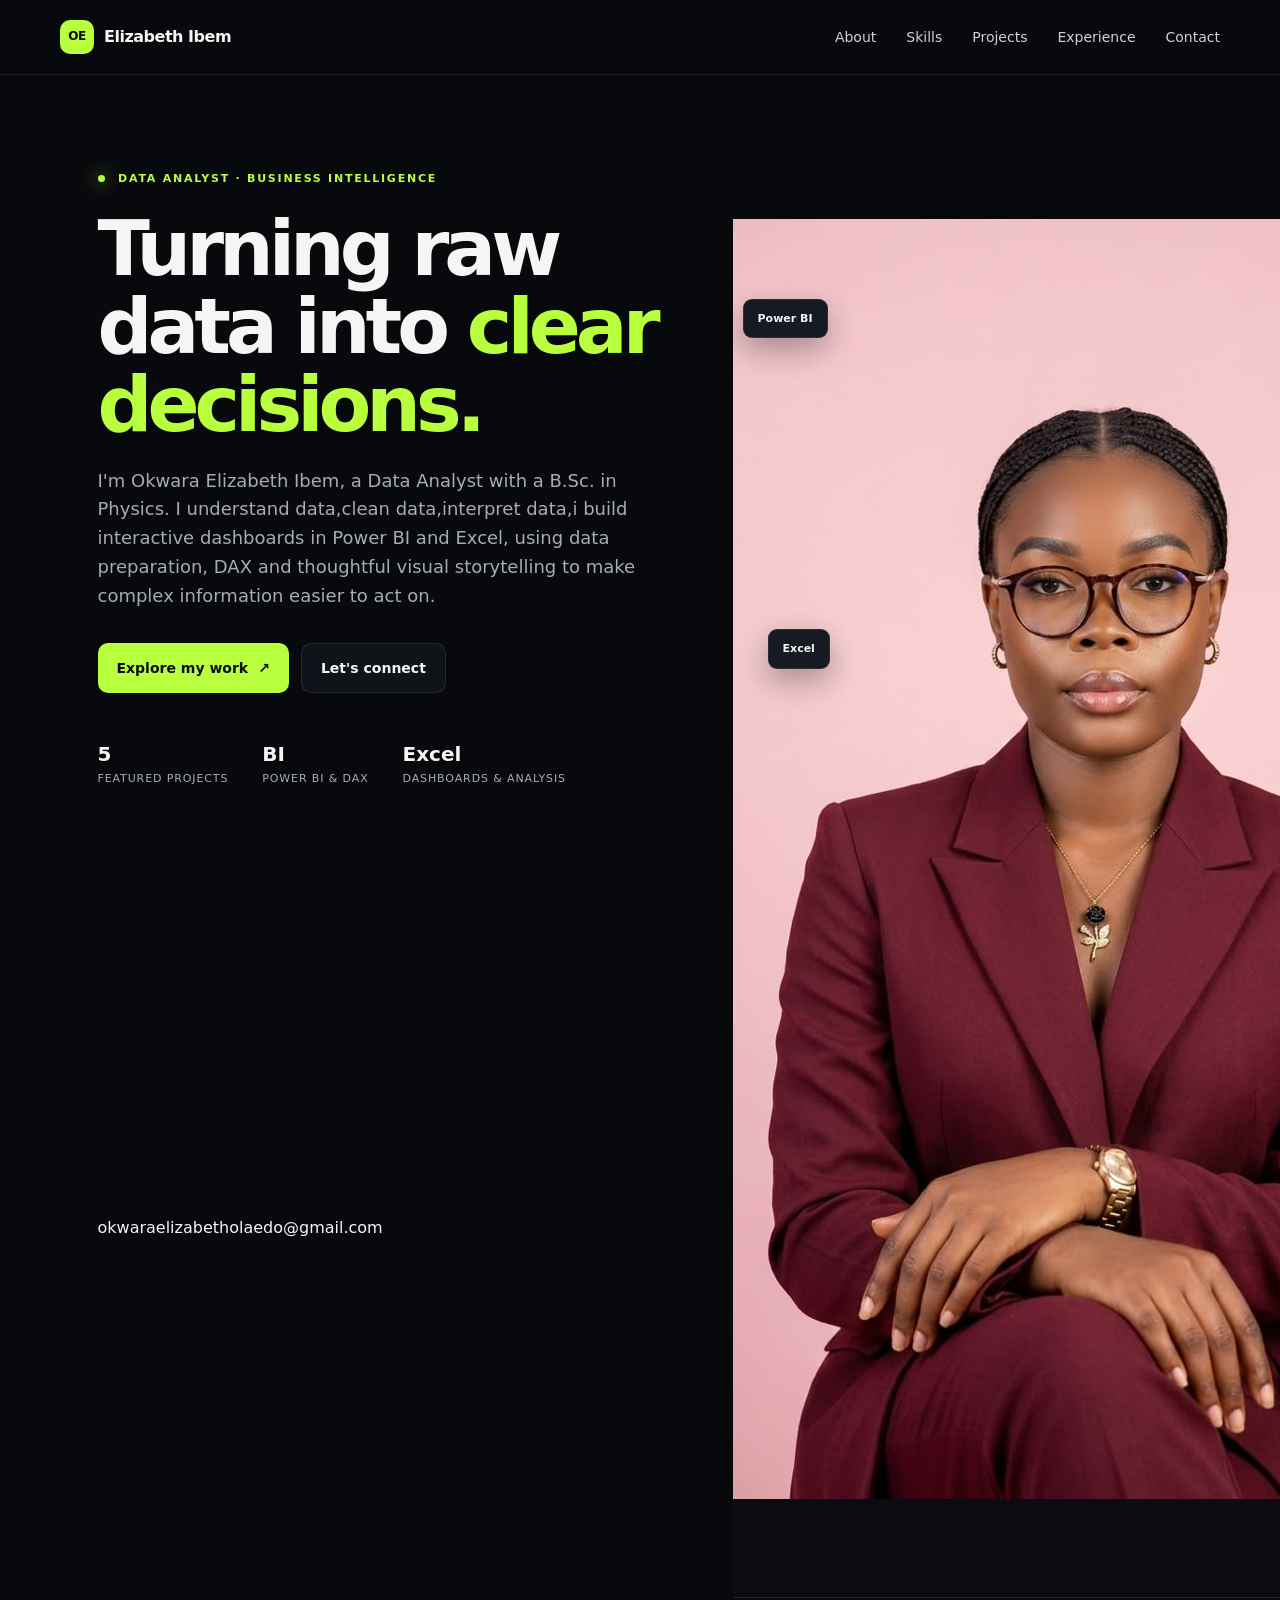
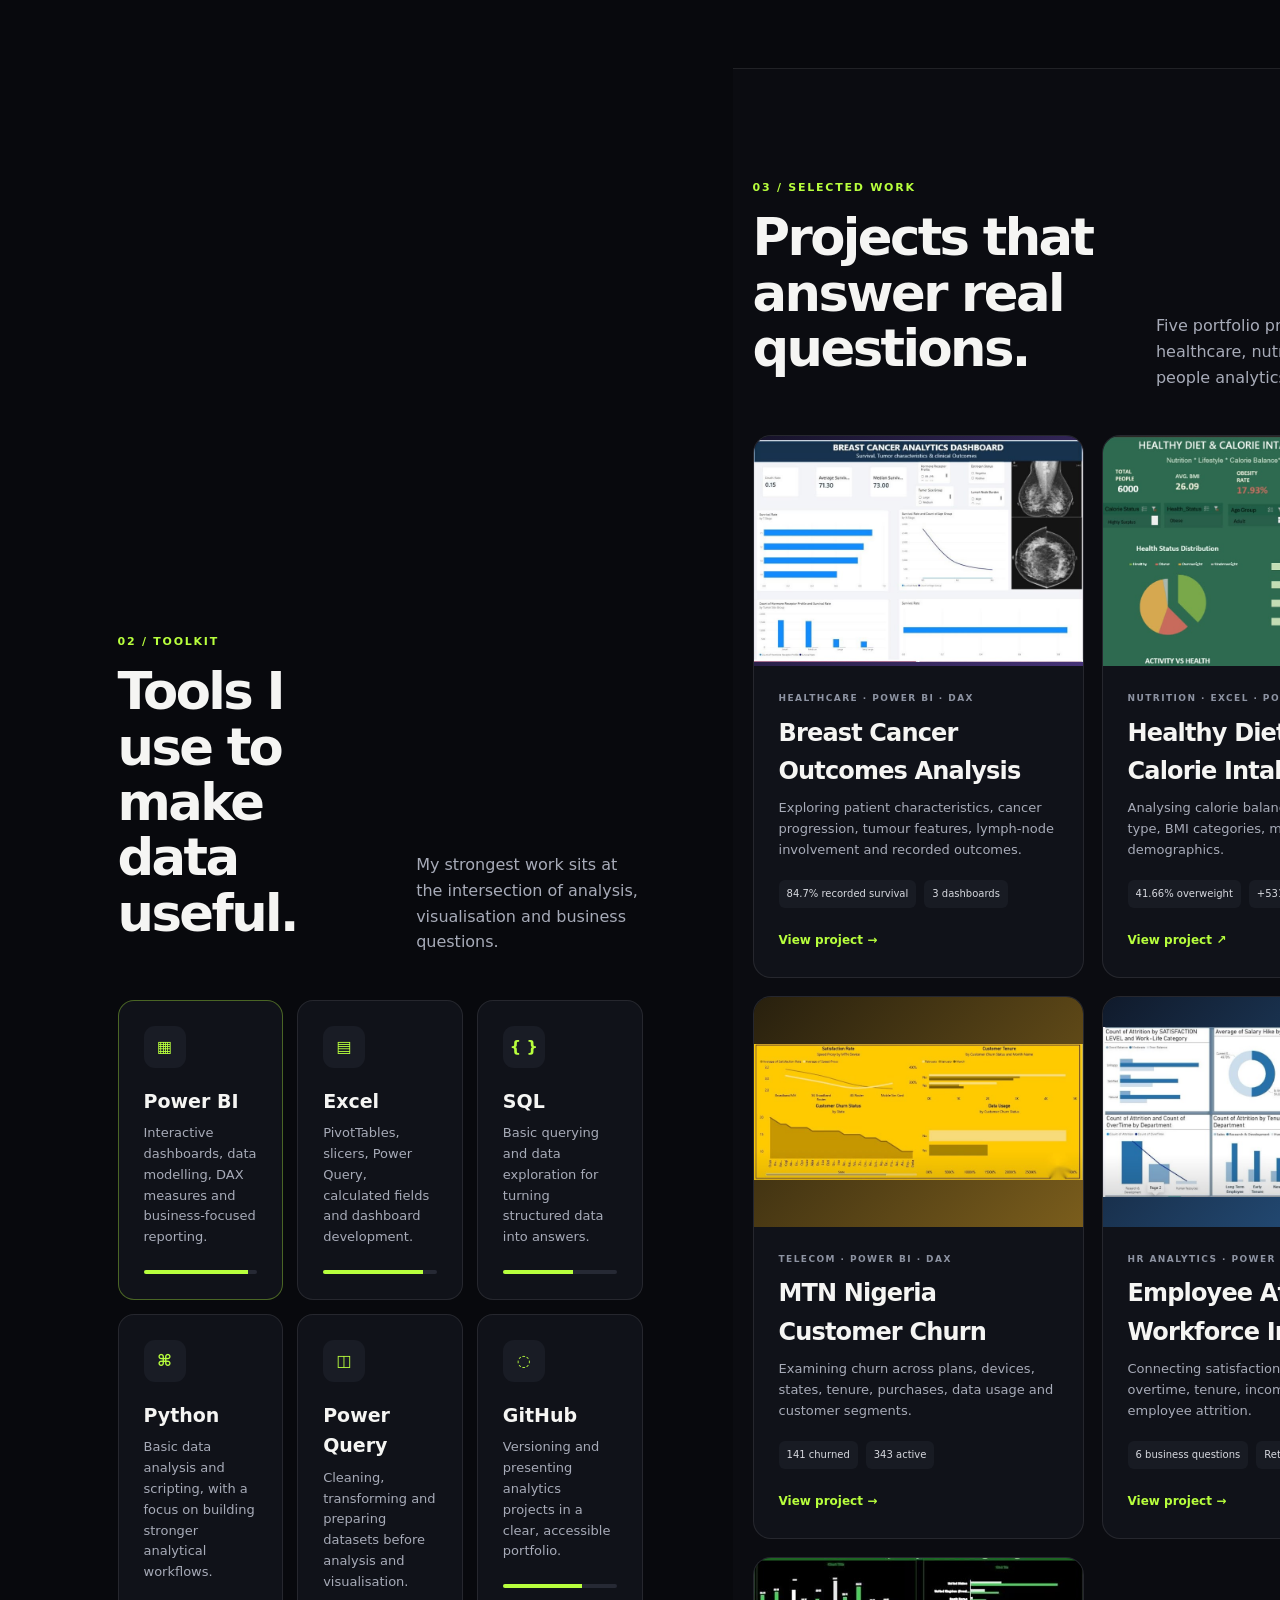
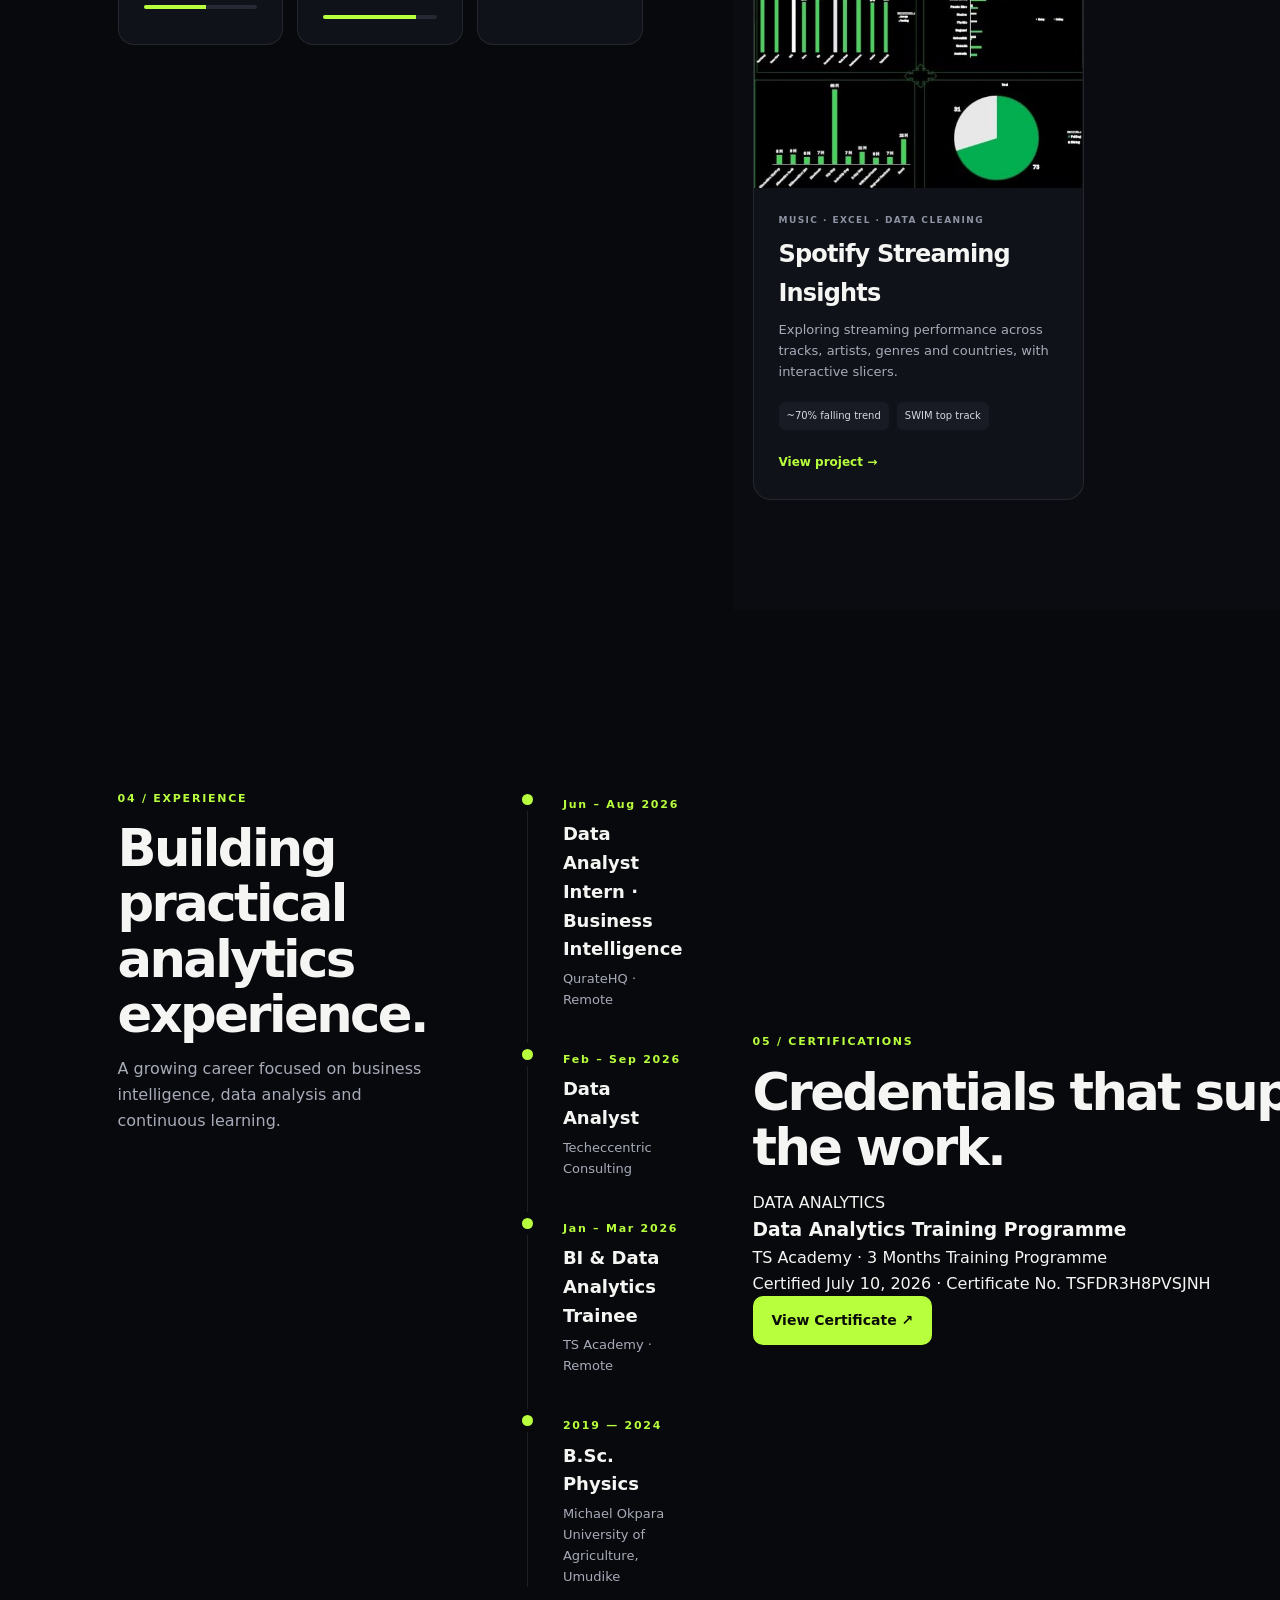
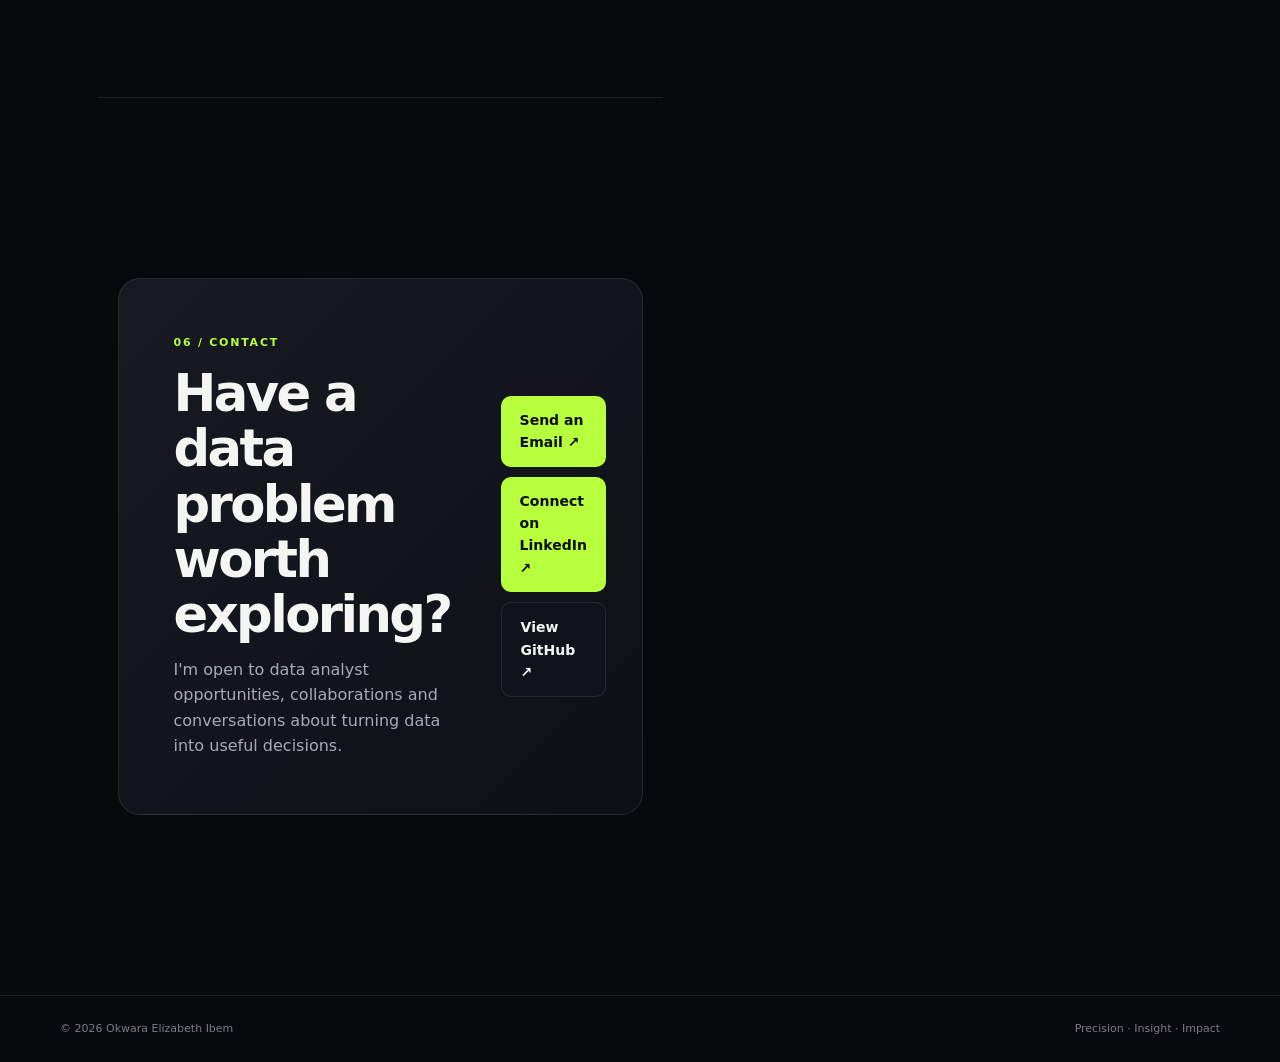
==== commit c7371fe3: "Add certifications section" ====
--- a/index.html
+++ b/index.html
@@ -238,10 +238,40 @@
       </div>
     </section>
 
+        <section class="certifications section" id="certifications">
+    <div class="container">
+        <div>
+            <p class="section-kicker">05 / CERTIFICATIONS</p>
+            <h2>Credentials that support the work.</h2>
+        </div>
+
+        <div class="certification-card">
+            <div>
+                <p class="certification-type">DATA ANALYTICS</p>
+                <h3>Data Analytics Training Programme</h3>
+                <p>
+                    TS Academy · 3 Months Training Programme
+                </p>
+                <p>
+                    Certified July 10, 2026 · Certificate No. TSFDR3H8PVSJNH
+                </p>
+            </div>
+
+            <a
+                class="btn btn-primary"
+                href="ASSETS/certificate-9438.pdf"
+                target="_blank"
+                rel="noopener"
+            >
+                View Certificate ↗
+            </a>
+        </div>
+    </div>
+</section>
     <section class="contact section" id="contact">
       <div class="container contact-card">
         <div>
-          <p class="section-kicker">05 / CONTACT</p>
+          <p class="section-kicker">06 / CONTACT</p>
           <h2>Have a data problem worth exploring?</h2>
           <p>I'm open to data analyst opportunities, collaborations and conversations about turning data into useful decisions.</p>
         </div>
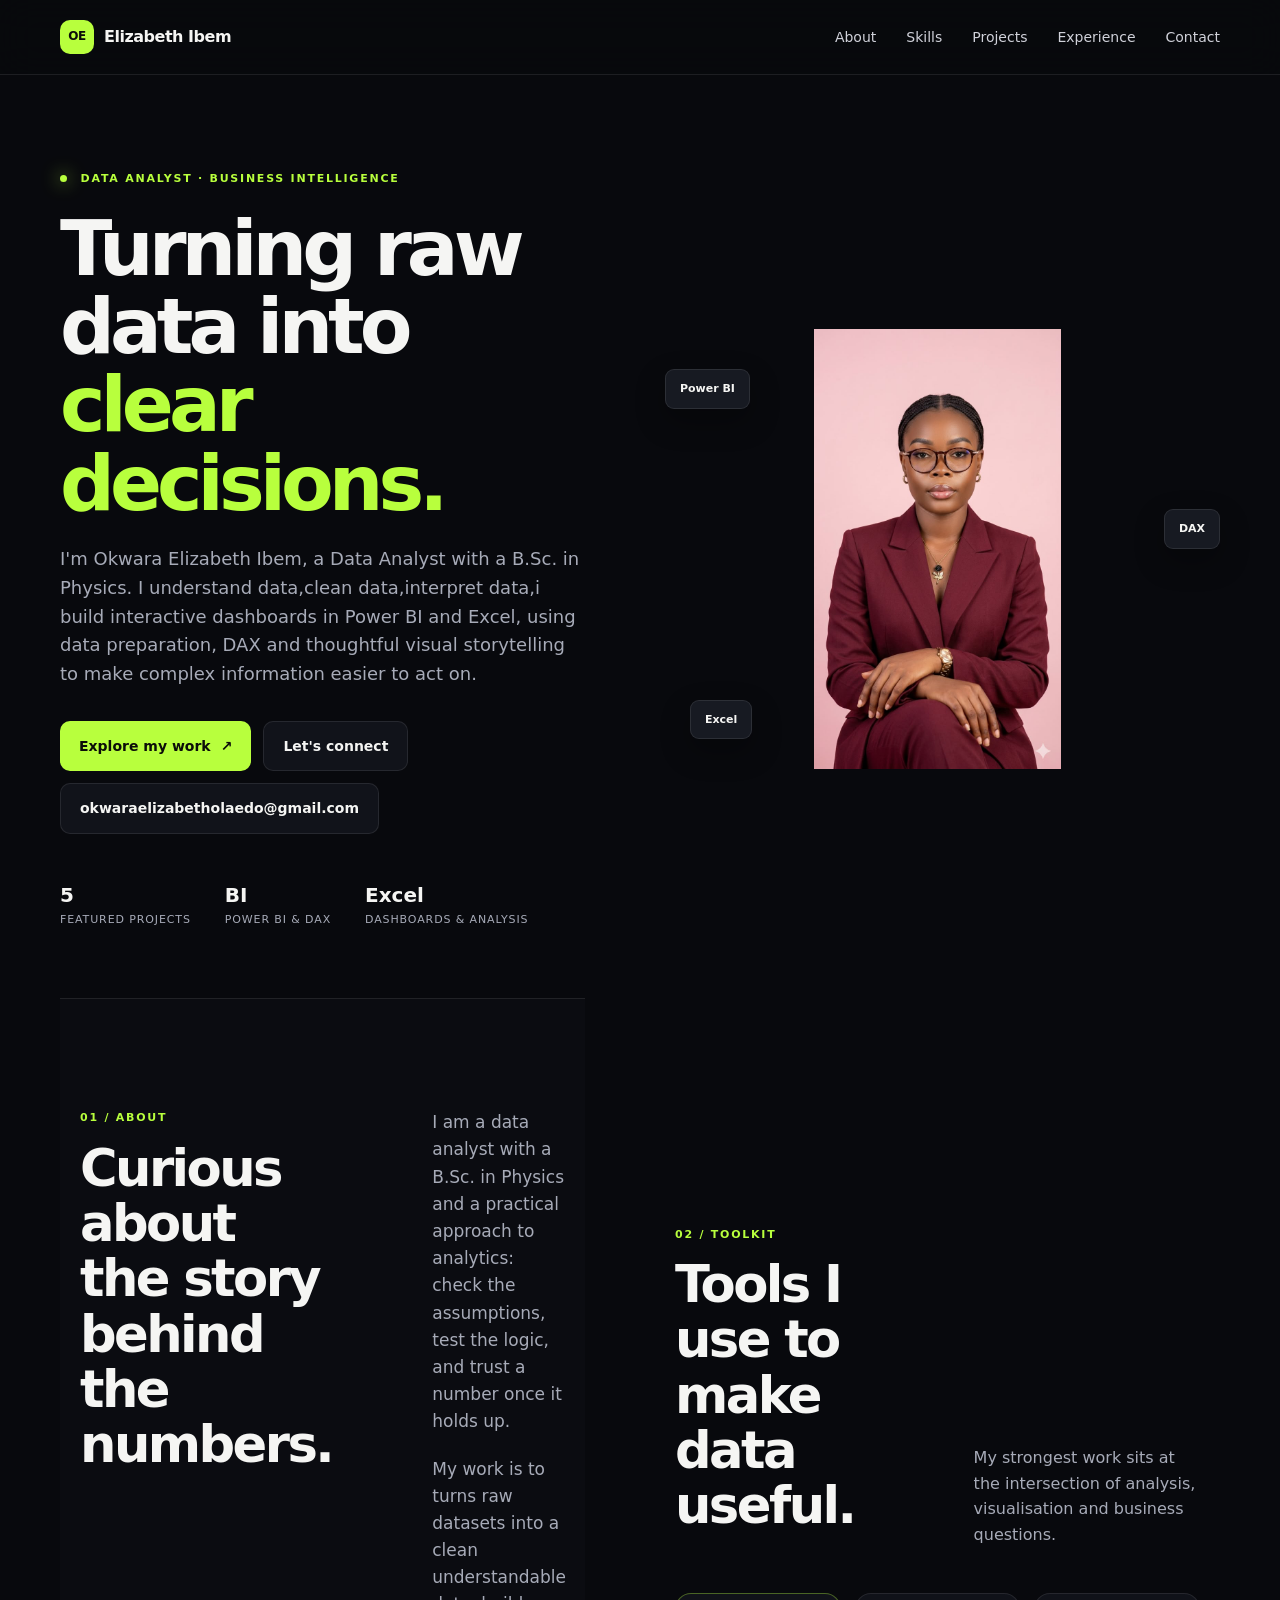
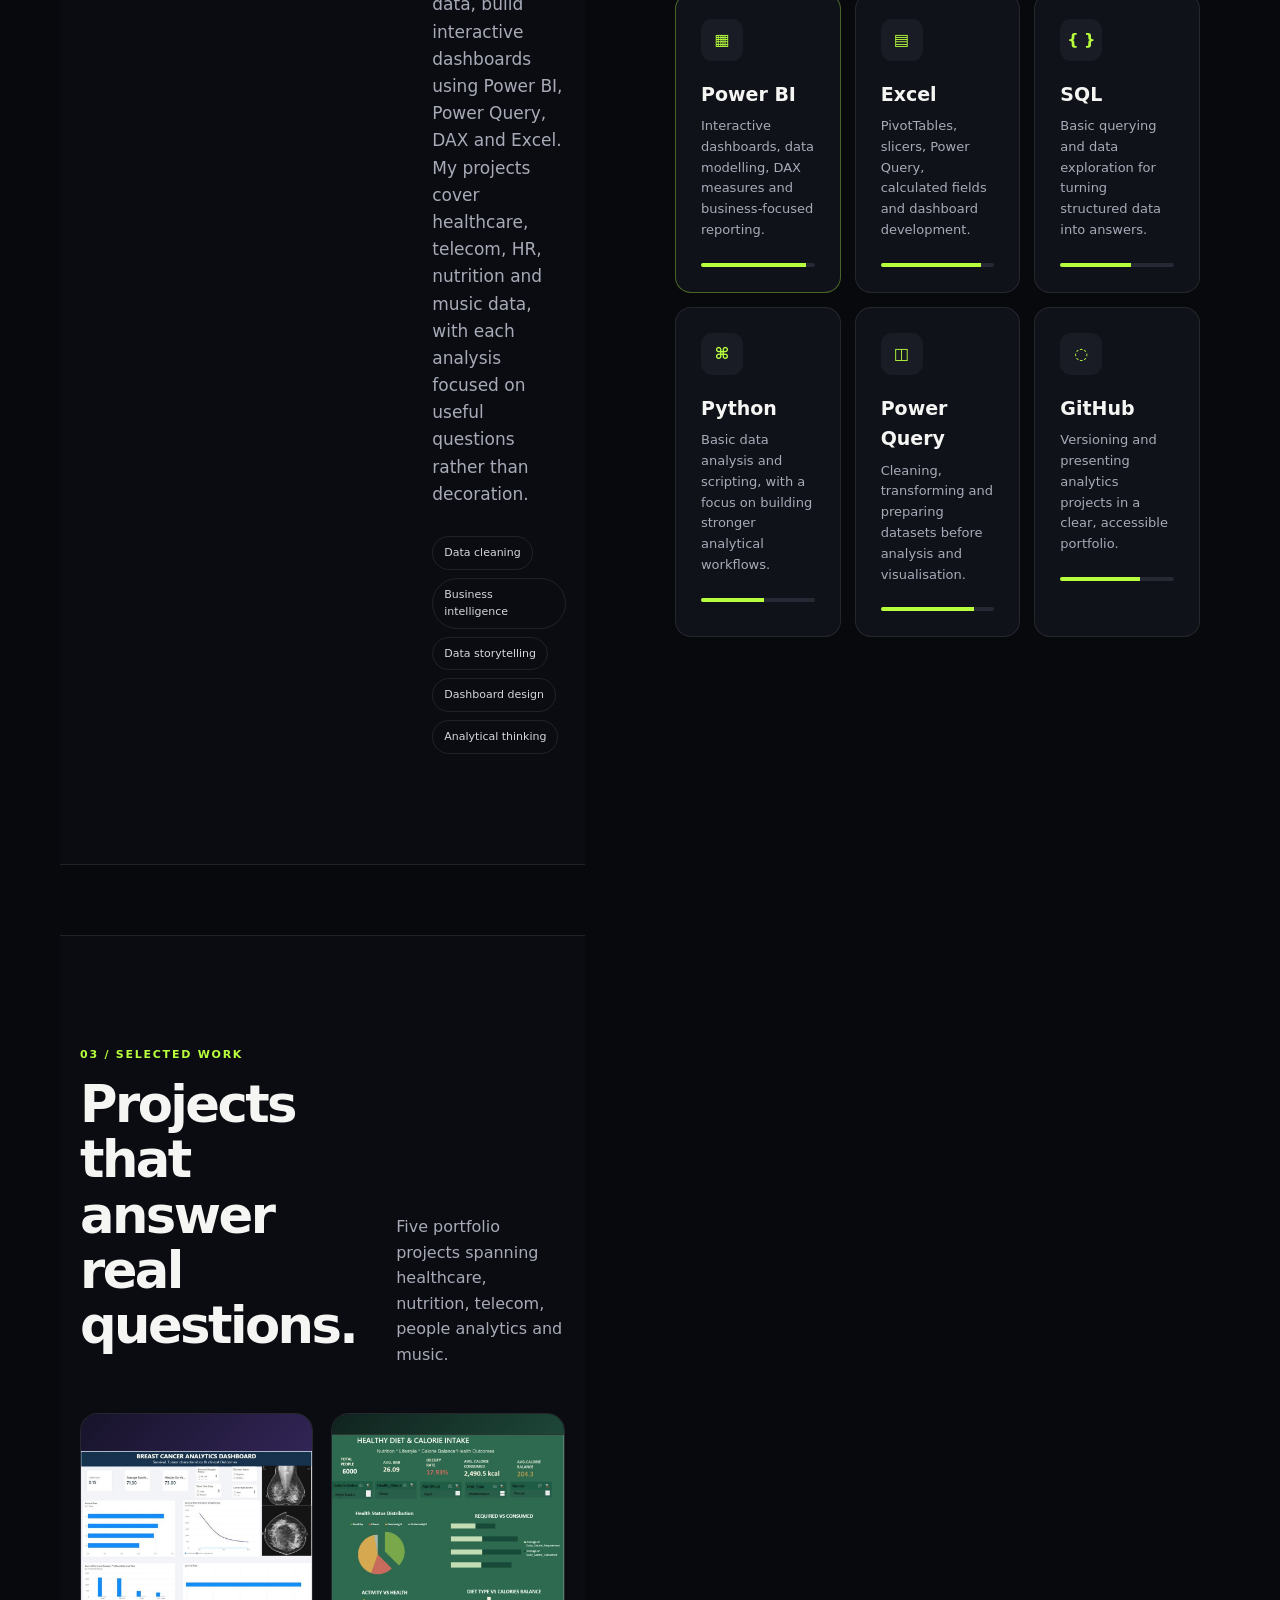
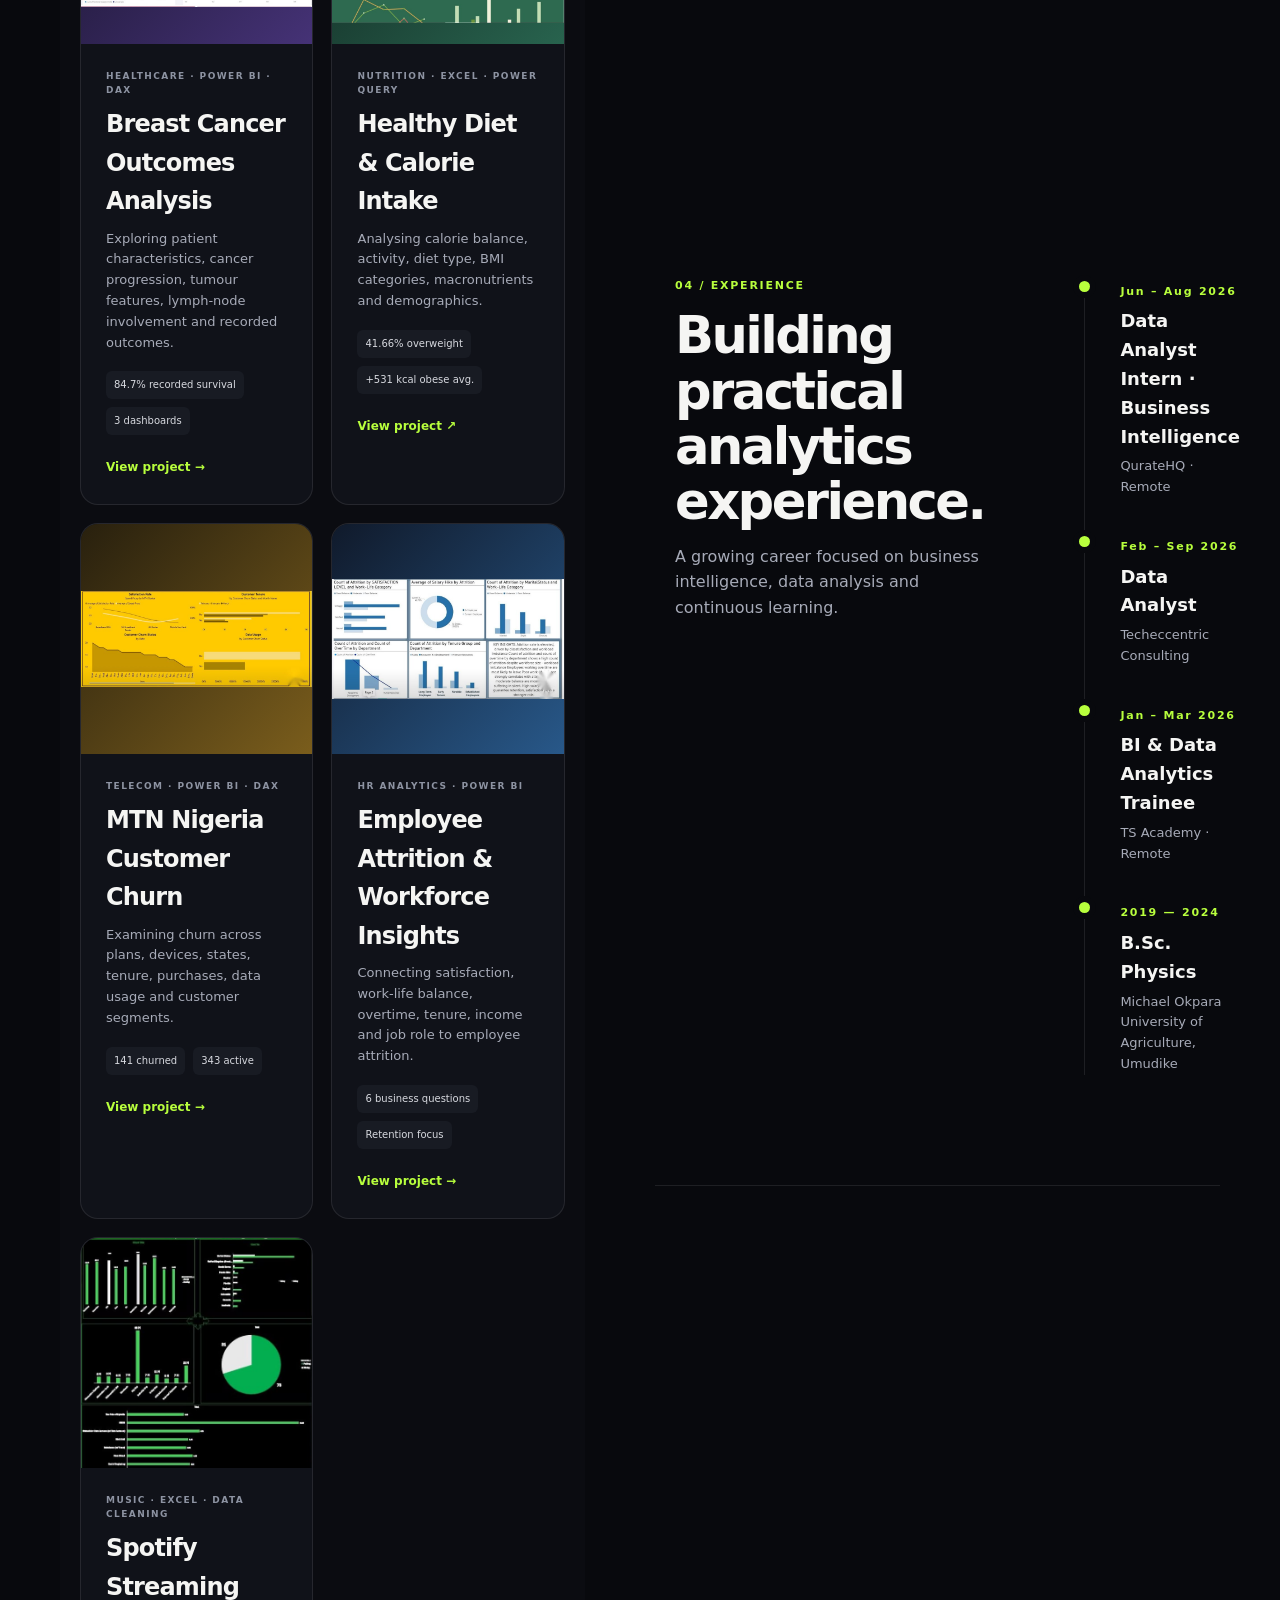
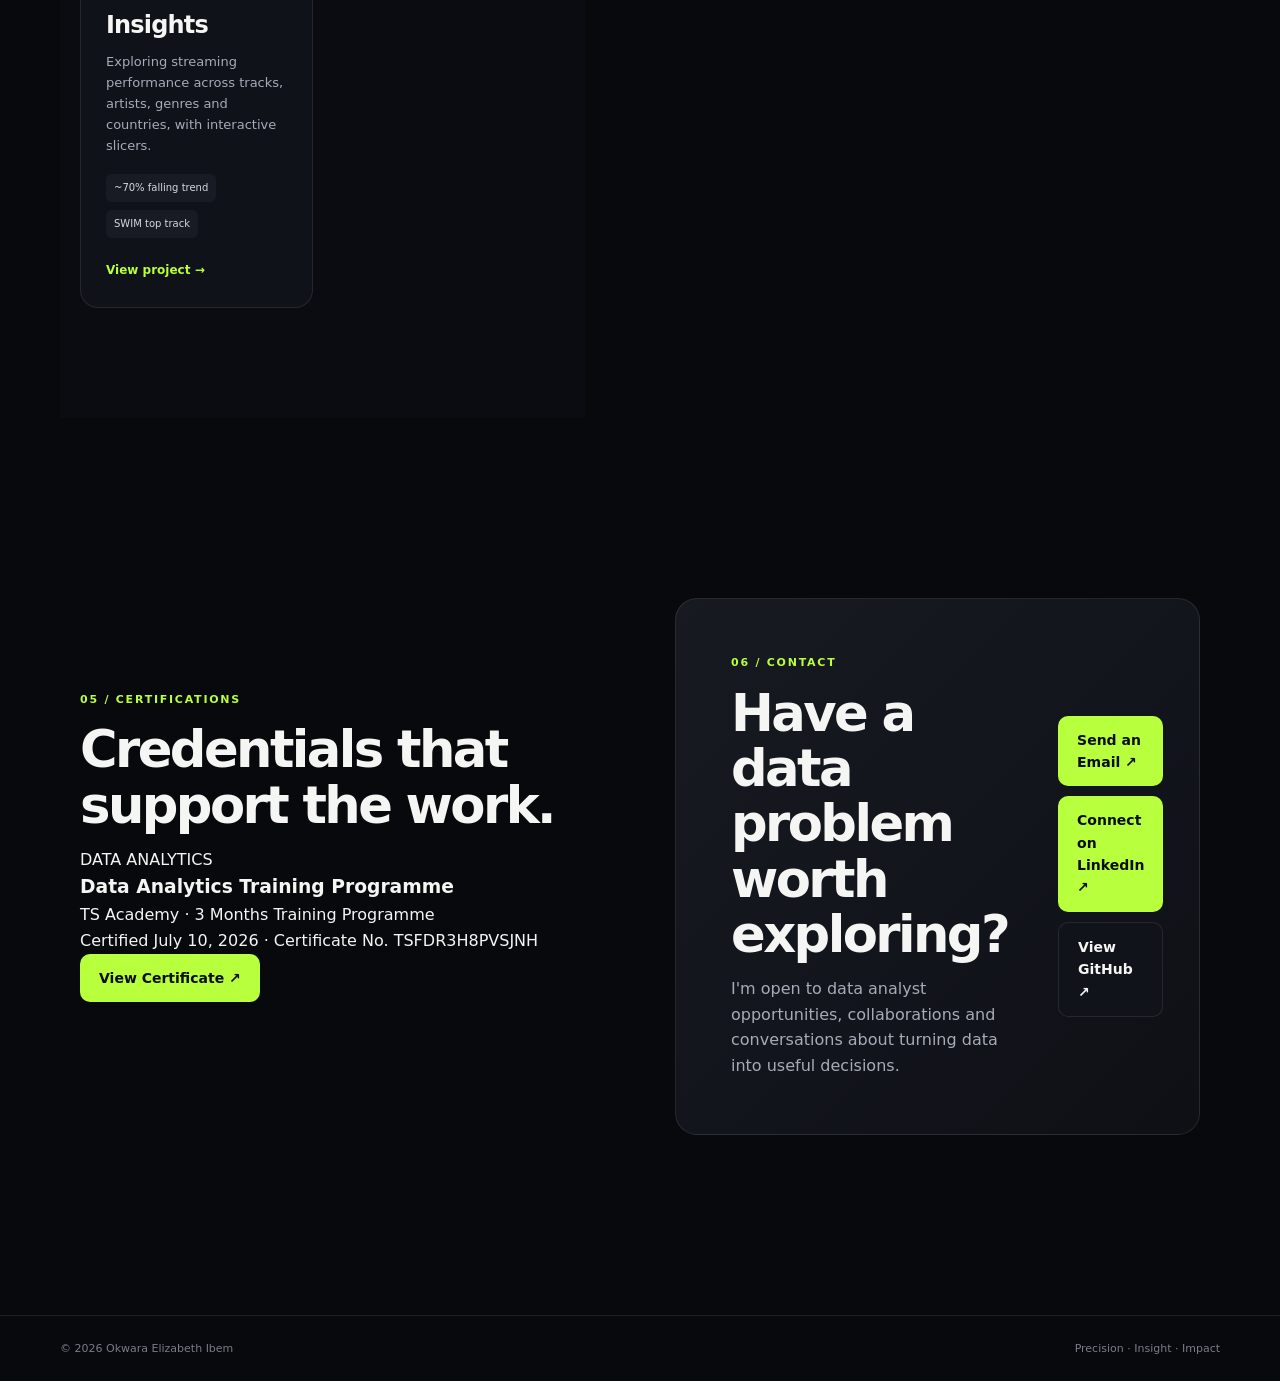
==== commit 9e5f41fe: "Add email link to contact section in index.html" ====
--- a/index.html
+++ b/index.html
@@ -41,6 +41,8 @@
           <div class="hero-actions">
             <a class="btn btn-primary" href="#projects">Explore my work <span>↗</span></a>
             <a class="btn btn-secondary" href="#contact">Let's connect</a>
+               <a class="btn btn-secondary" href="mailto:okwaraelizabetholaedo@gmail.com" class="email-link">
+    okwaraelizabetholaedo@gmail.com</a>
           </div>
           <div class="quick-stats">
             <div><strong>5</strong><span>Featured projects</span></div>
@@ -55,8 +57,6 @@
           <div class="floating-tag tag-two">DAX</div>
           <div class="floating-tag tag-three">Excel</div>
         </div>
-     <a href="mailto:okwaraelizabetholaedo@gmail.com" class="email-link">
-    okwaraelizabetholaedo@gmail.com
 </a>
 
     <section class="about section" id="about">
--- a/style.css
+++ b/style.css
@@ -29,6 +29,7 @@
 .btn-secondary{border:1px solid var(--line);background:#11131a}.btn-secondary:hover{border-color:rgba(184,255,61,.5)}
 .quick-stats{display:flex;gap:34px}.quick-stats div{display:flex;flex-direction:column}.quick-stats strong{font-size:20px}.quick-stats span{font-size:11px;color:var(--muted);text-transform:uppercase;letter-spacing:.08em}
 .hero-card{height:520px;position:relative;display:grid;place-items:center}
+.hero-card img{width:78%;height:auto;max-height:440px;object-fit:contain}
 .orb{position:absolute;border-radius:50%;filter:blur(4px);opacity:.35}.orb-one{width:260px;height:260px;background:#b8ff3d;top:20px;right:20px}.orb-two{width:180px;height:180px;background:#4f5cff;bottom:20px;left:20px}
 .data-window{width:min(100%,430px);height:330px;background:rgba(18,20,28,.92);border:1px solid rgba(255,255,255,.14);border-radius:18px;box-shadow:0 35px 80px rgba(0,0,0,.5);overflow:hidden;position:relative;z-index:2;transform:rotate(2deg)}
 .window-top{height:44px;border-bottom:1px solid var(--line);display:flex;align-items:center;padding:0 15px;gap:6px}.window-dot{width:8px;height:8px;border-radius:50%;background:#555}.window-title{font-size:10px;color:#767b89;margin-left:8px}
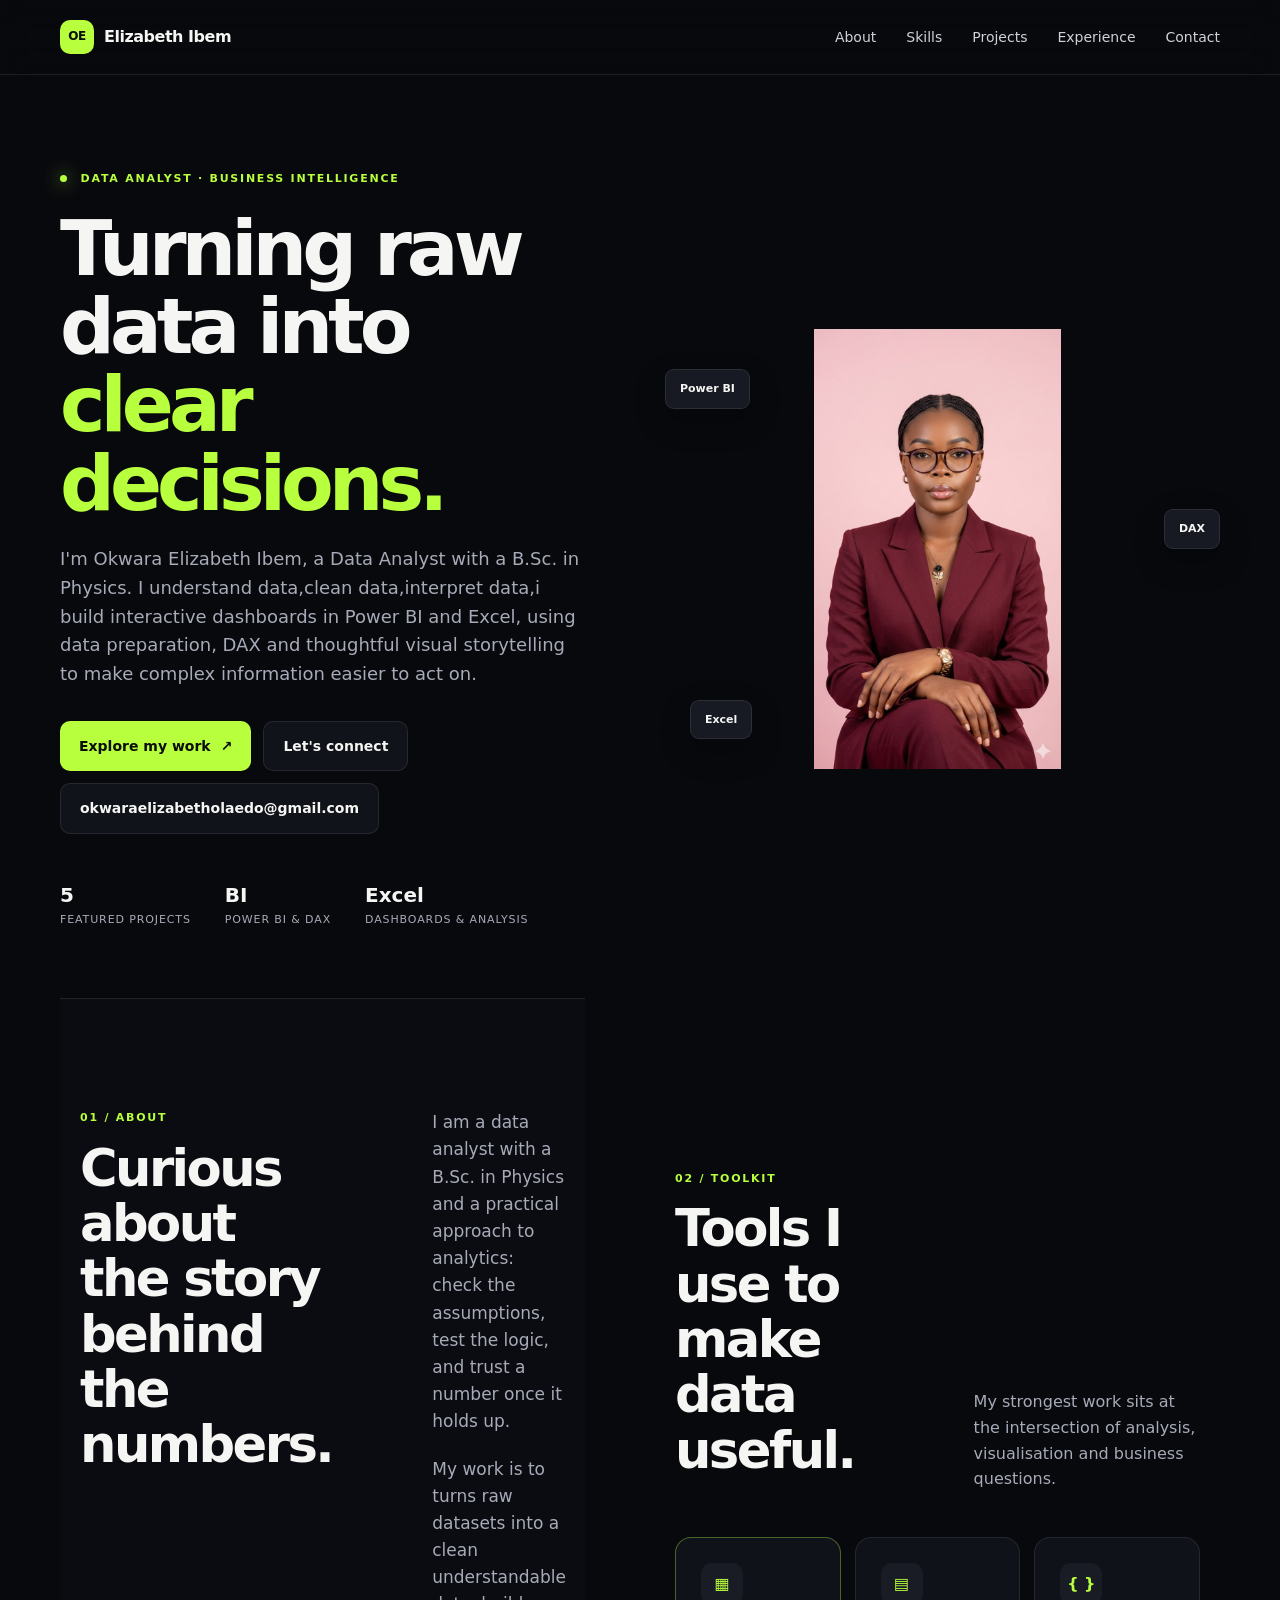
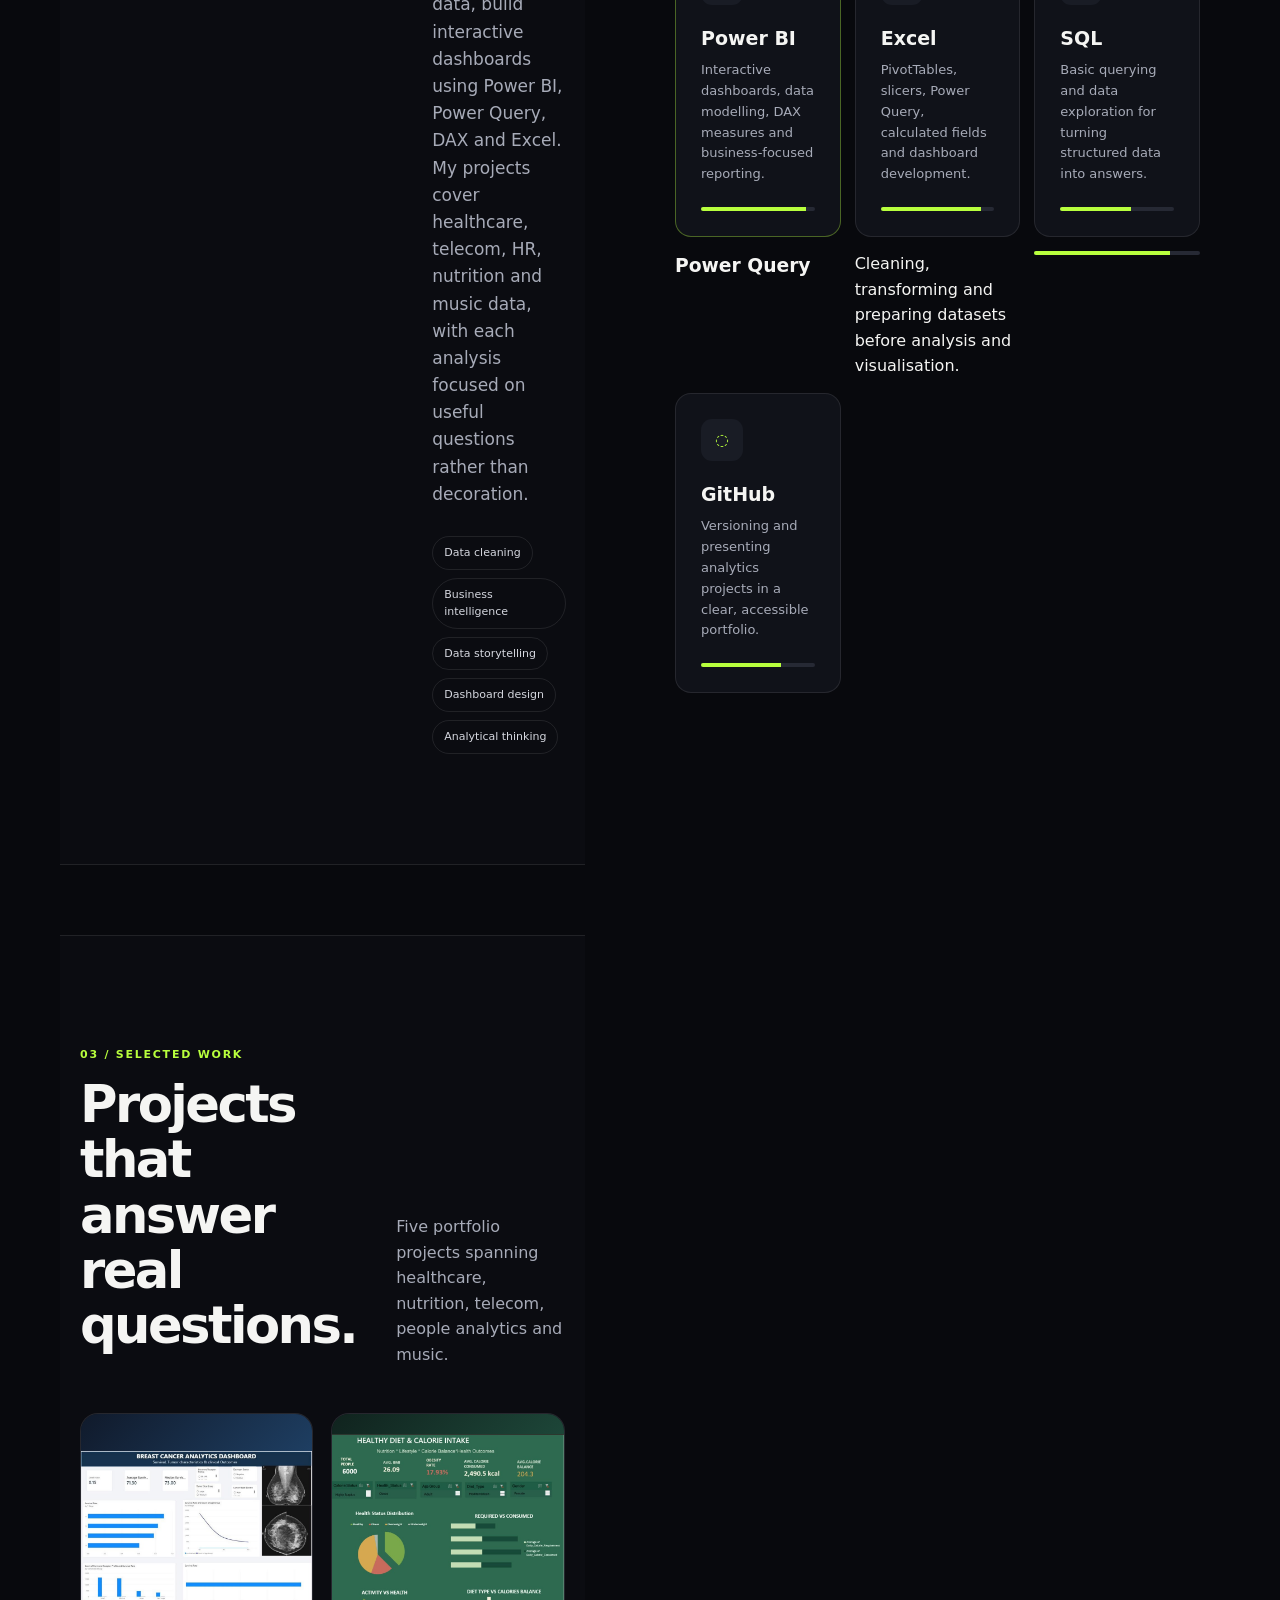
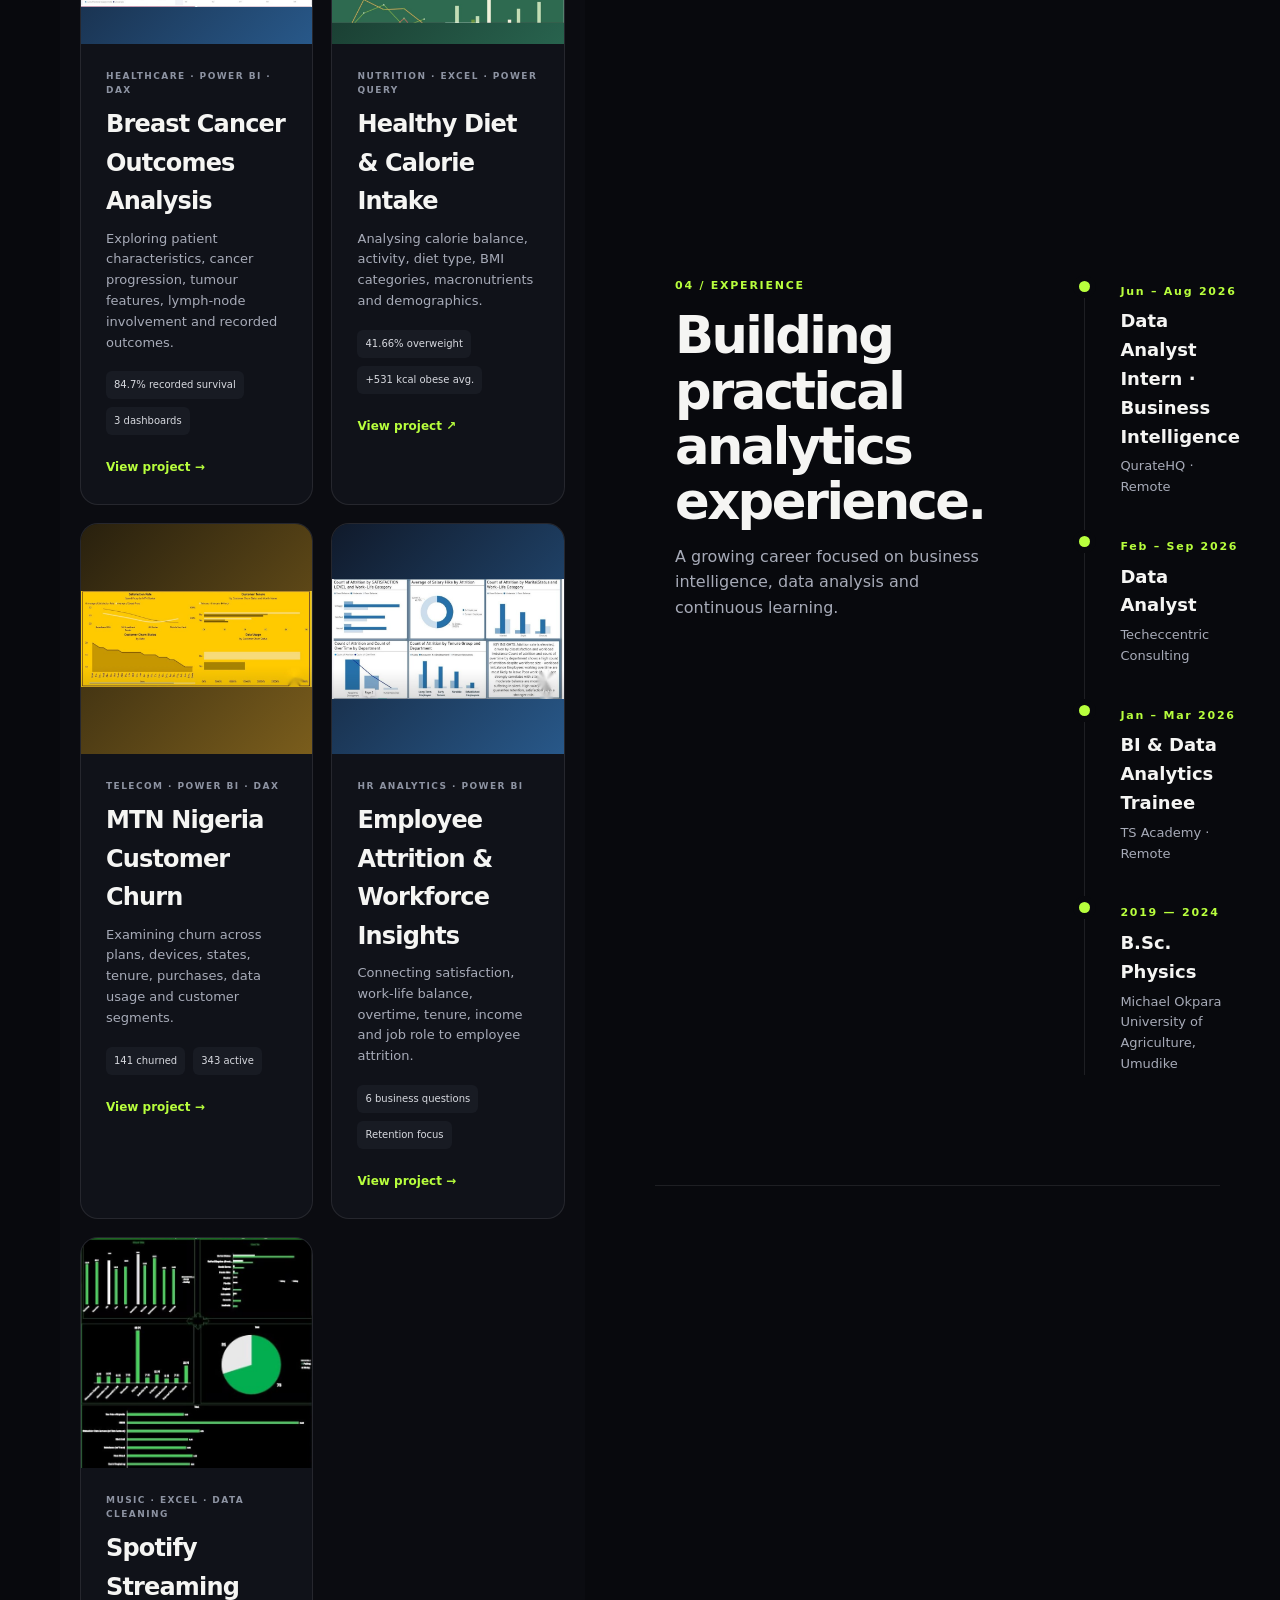
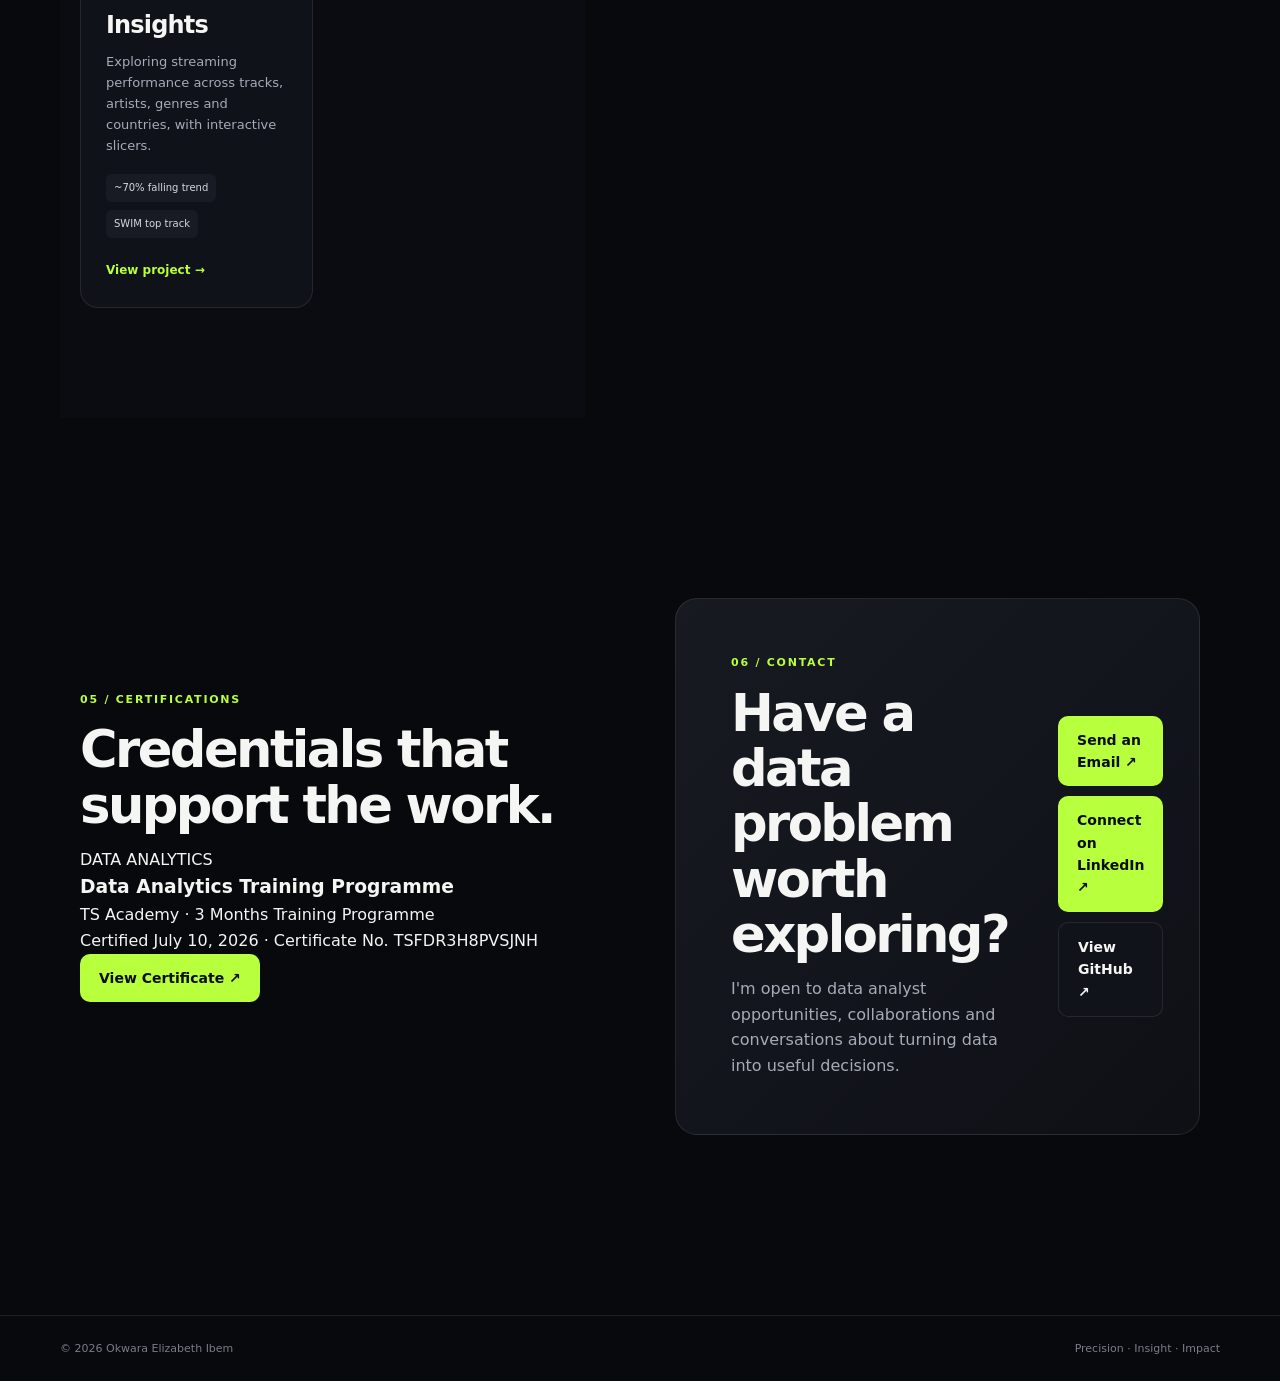
==== commit 026ac942: "Remove Python skill card and change project card color Removed Python skill card and updated project" ====
--- a/index.html
+++ b/index.html
@@ -109,14 +109,6 @@
             <p>Basic querying and data exploration for turning structured data into answers.</p>
             <div class="meter"><span style="width:62%"></span></div>
           </article>
-          <article class="skill-card">
-            <div class="skill-icon">⌘</div>
-            <h3>Python</h3>
-            <p>Basic data analysis and scripting, with a focus on building stronger analytical workflows.</p>
-            <div class="meter"><span style="width:55%"></span></div>
-          </article>
-          <article class="skill-card">
-            <div class="skill-icon">◫</div>
             <h3>Power Query</h3>
             <p>Cleaning, transforming and preparing datasets before analysis and visualisation.</p>
             <div class="meter"><span style="width:82%"></span></div>
@@ -142,7 +134,7 @@
         </div>
 
         <div class="project-grid">
-          <article class="project-card project-purple">
+          <article class="project-card project-blue">
             <div class="project-visual">
    <img src="ASSETS/breast-cancer-secondary.jpeg" alt="Breast Cancer Outcomes Analysis dashboard">
 </div>
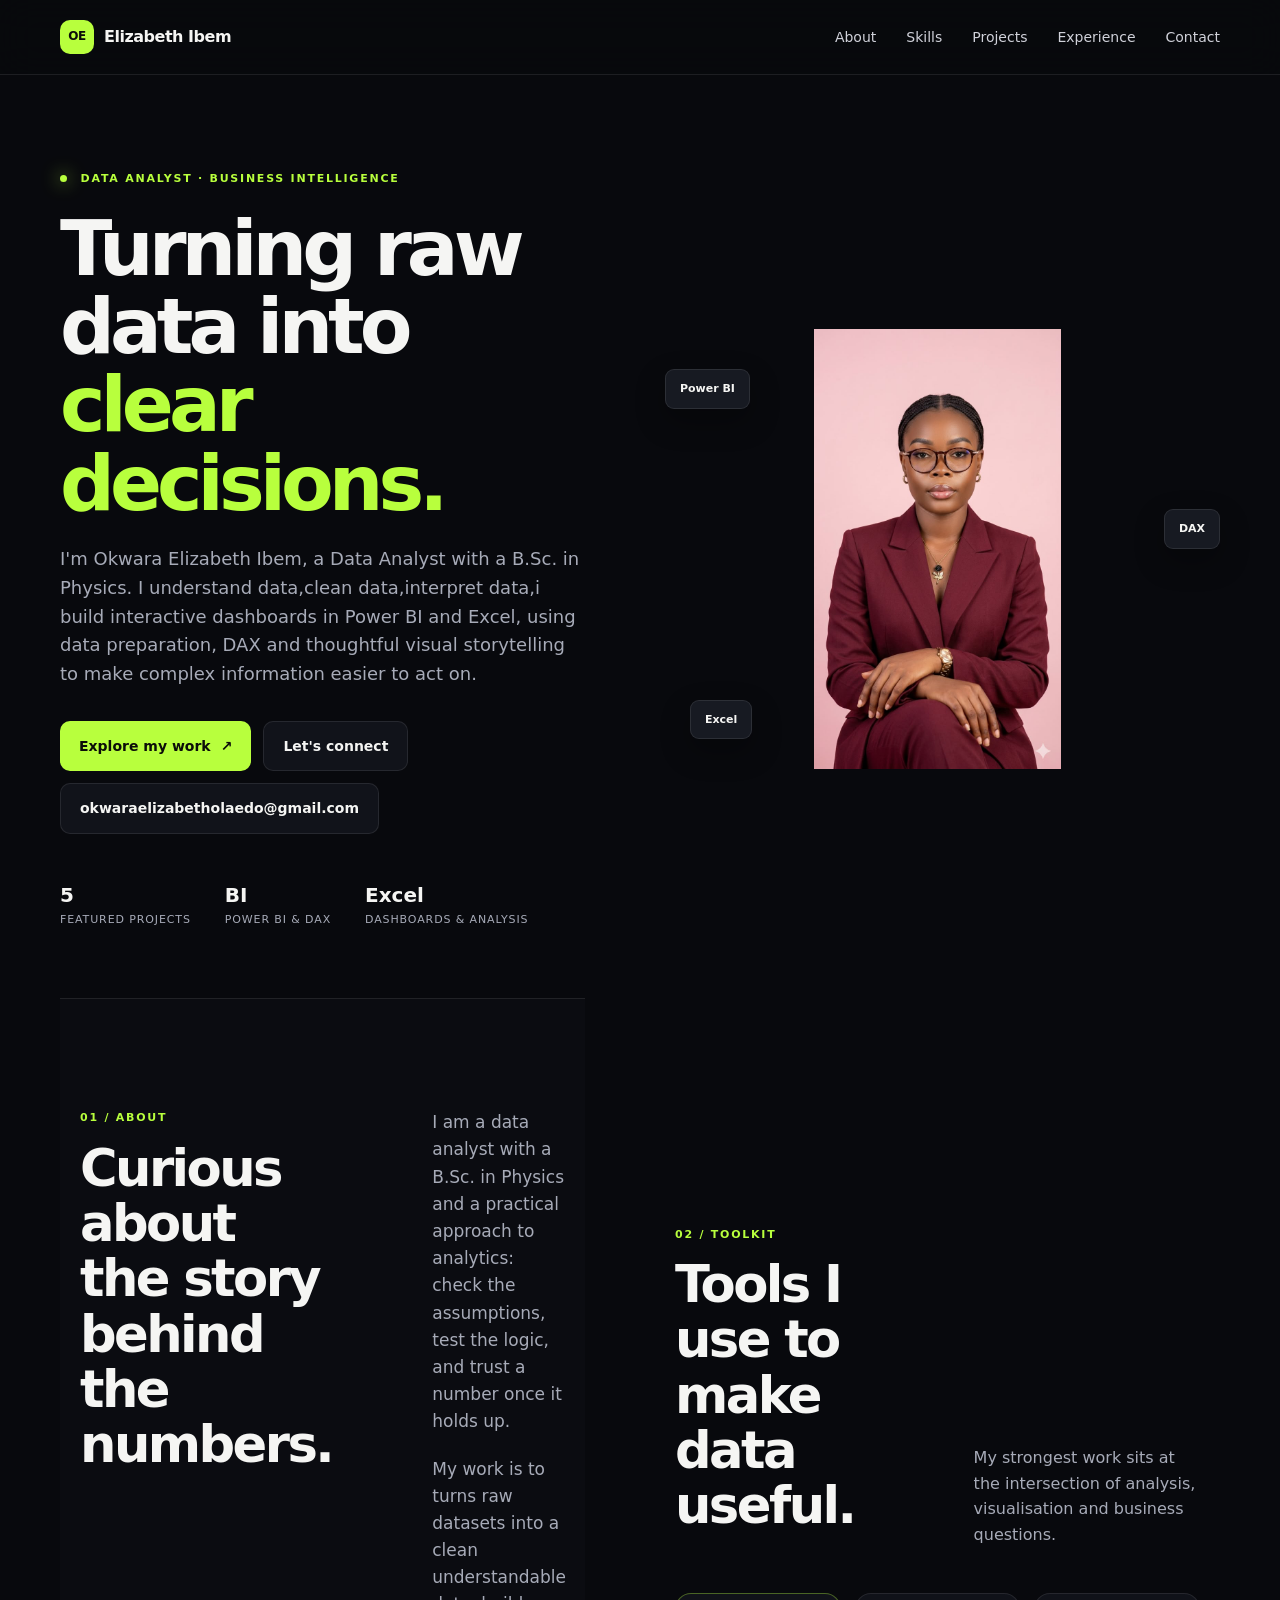
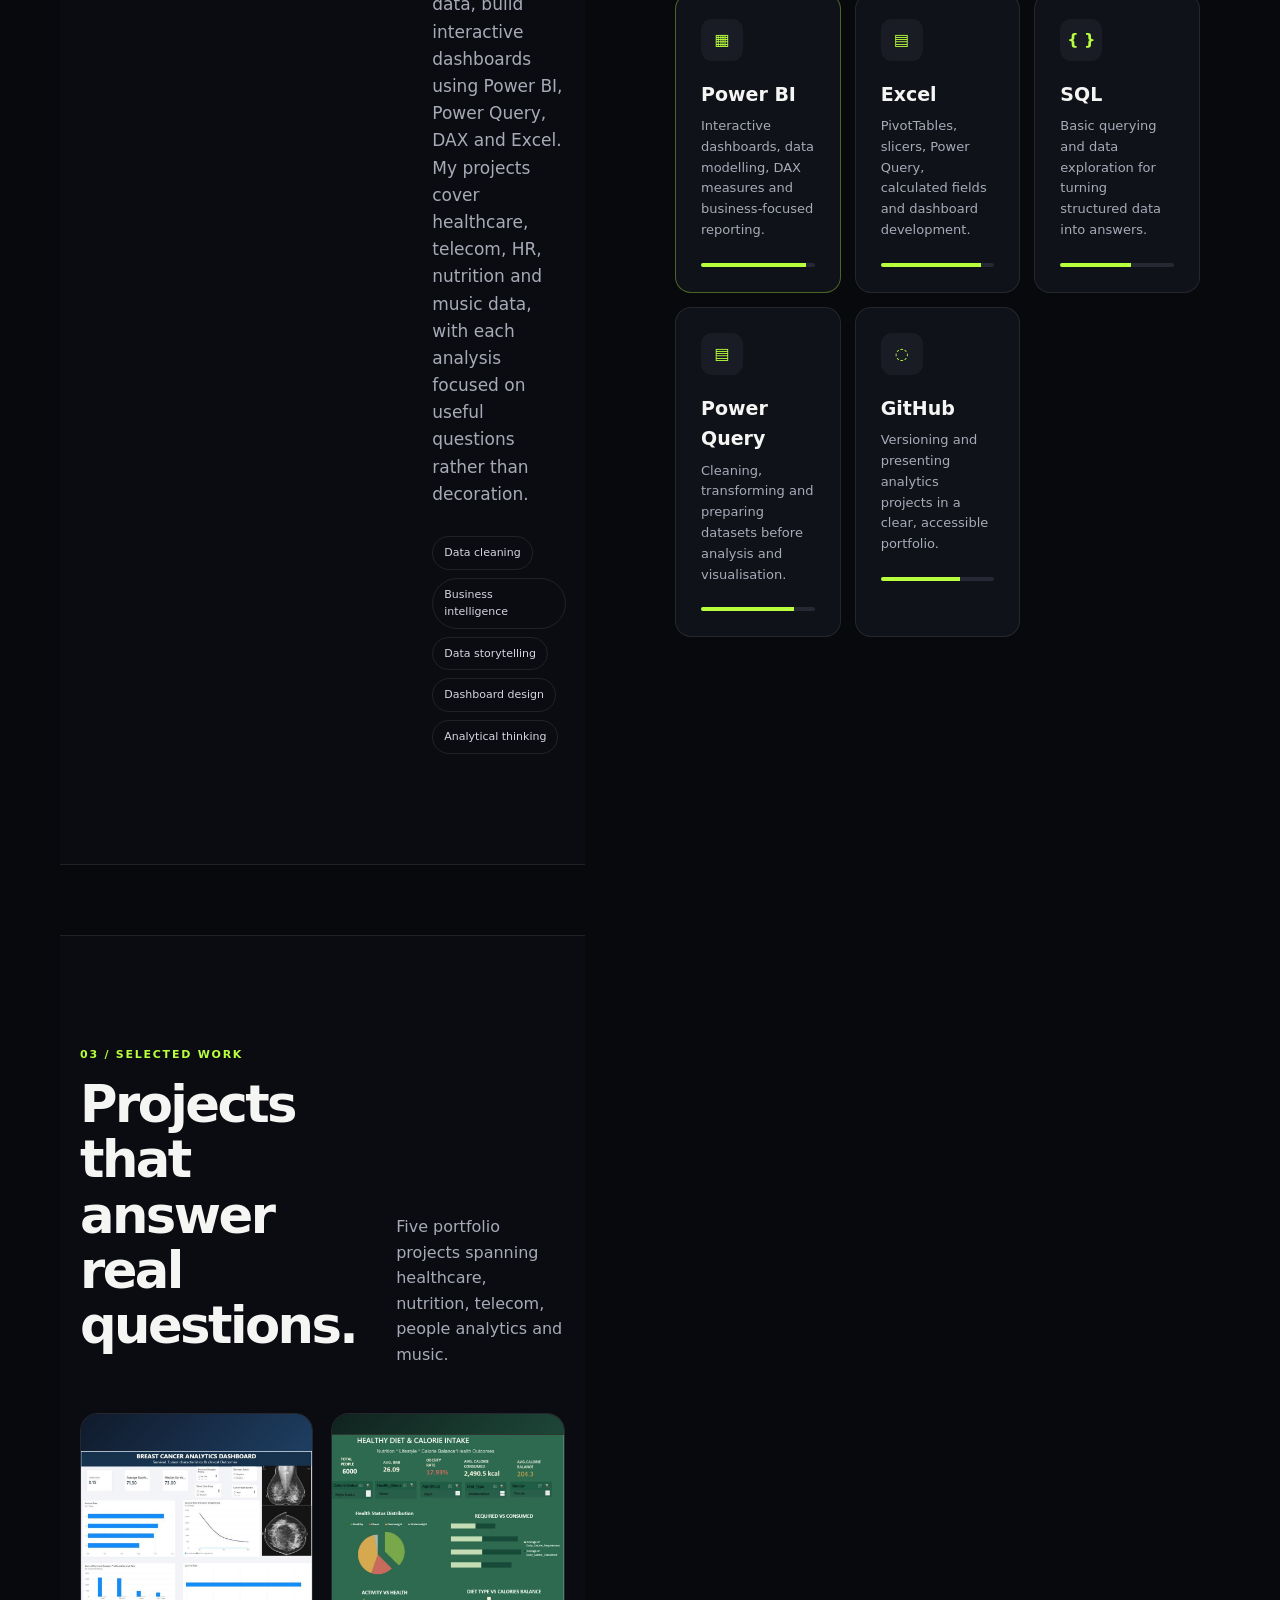
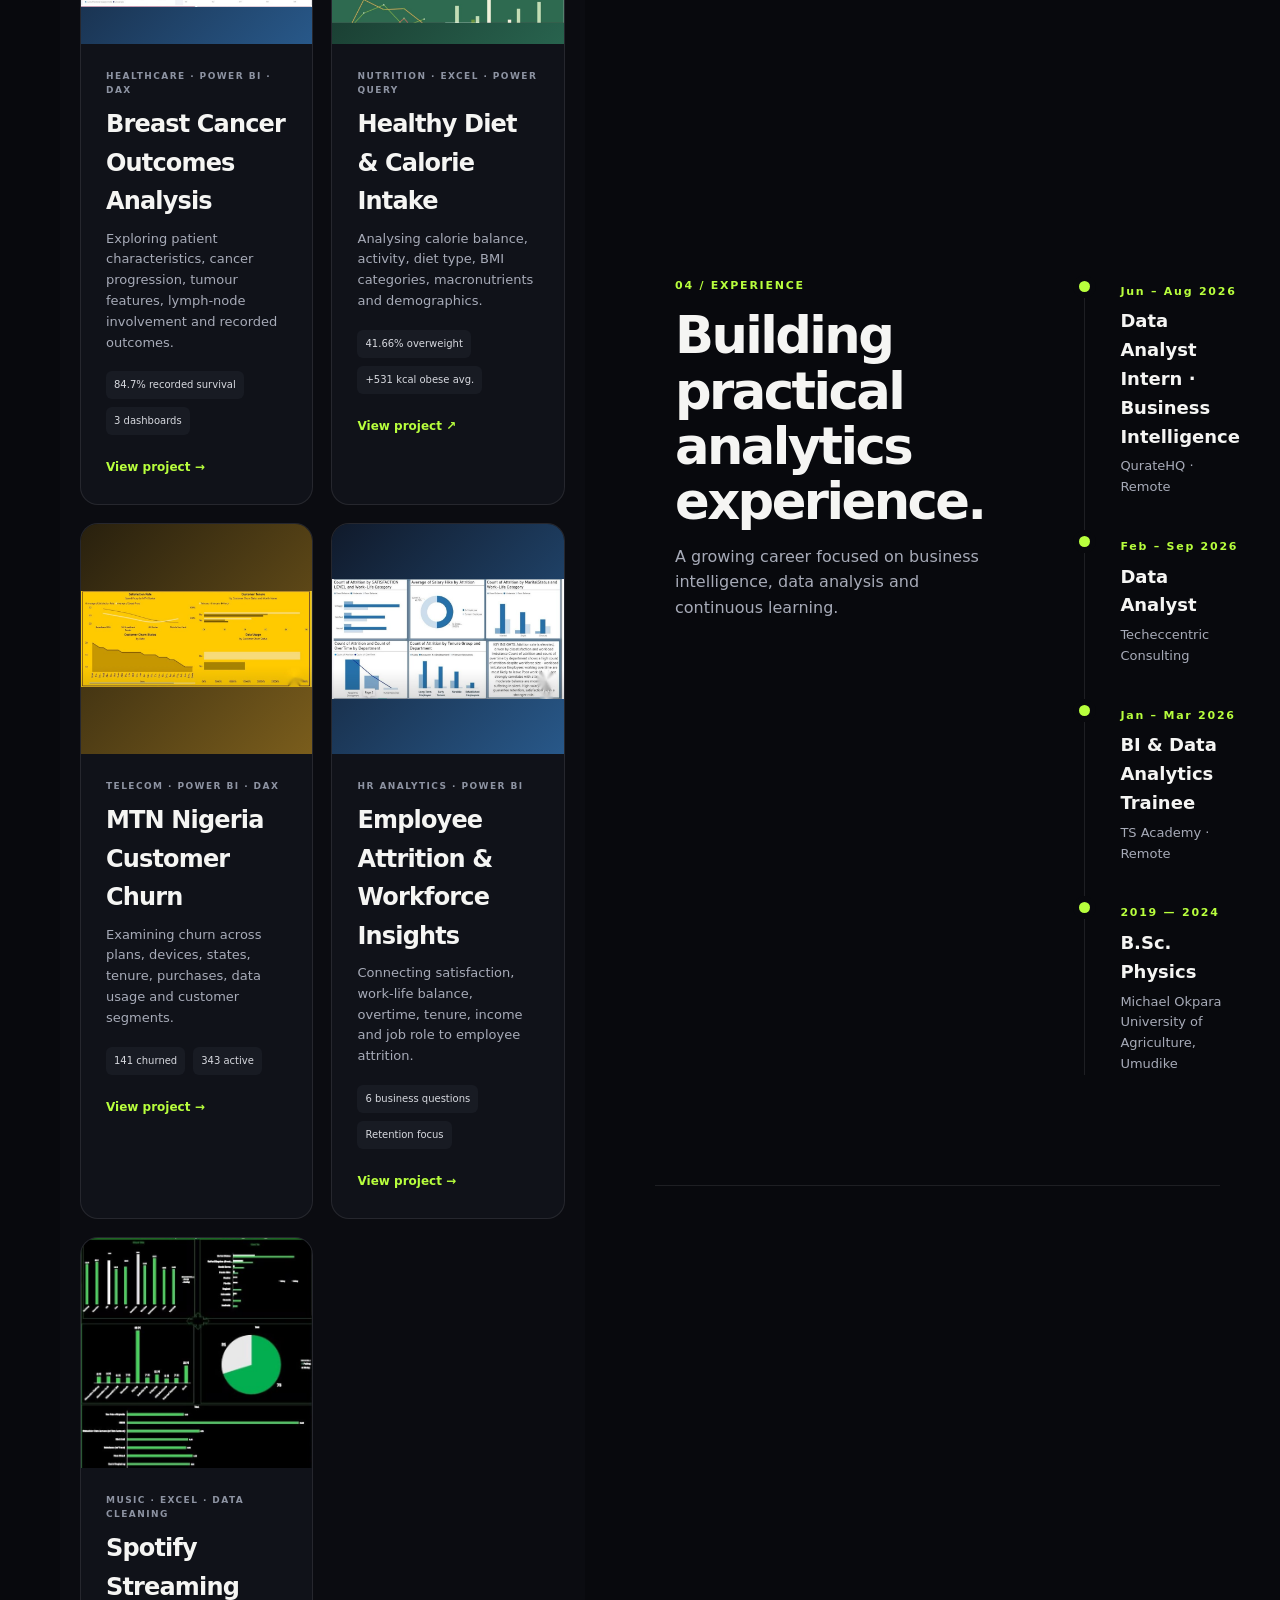
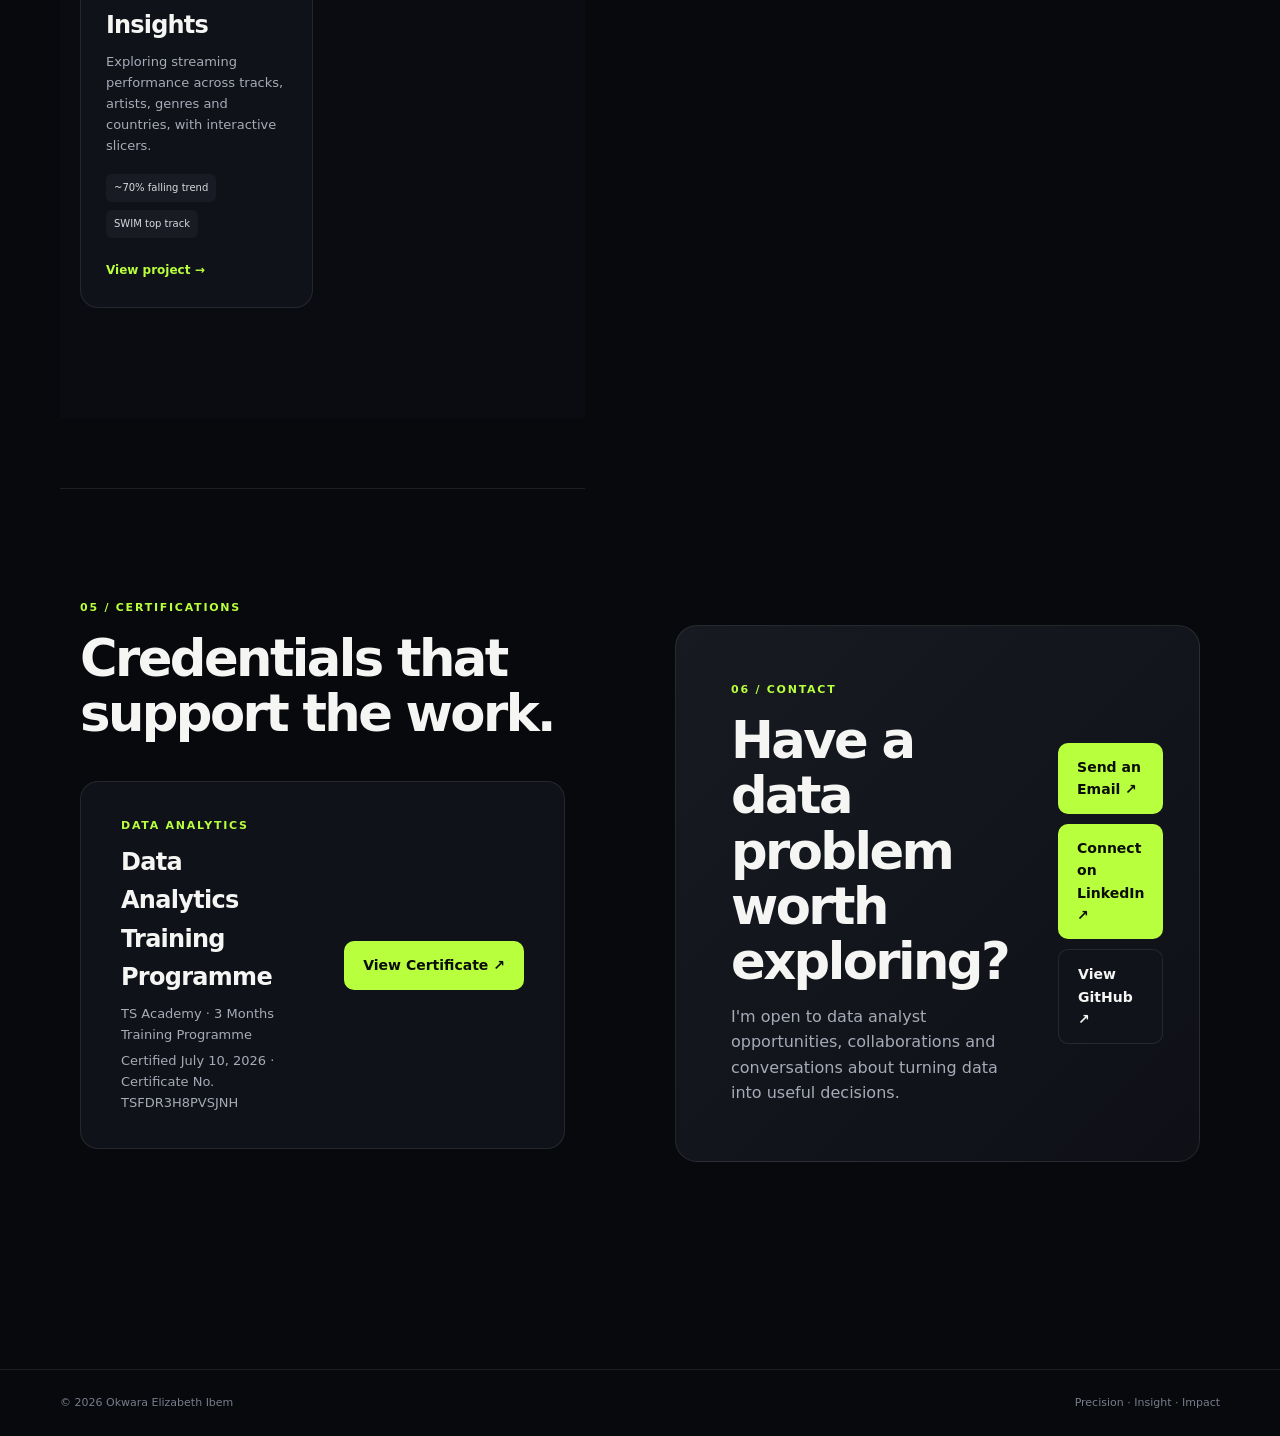
==== commit 1a09e963: "Add Power Query skill card to index.html" ====
--- a/index.html
+++ b/index.html
@@ -109,6 +109,8 @@
             <p>Basic querying and data exploration for turning structured data into answers.</p>
             <div class="meter"><span style="width:62%"></span></div>
           </article>
+          <article class="skill-card">
+            <div class="skill-icon">▤</div>
             <h3>Power Query</h3>
             <p>Cleaning, transforming and preparing datasets before analysis and visualisation.</p>
             <div class="meter"><span style="width:82%"></span></div>
--- a/style.css
+++ b/style.css
@@ -57,3 +57,72 @@
 .footer{border-top:1px solid var(--line);padding:24px 0;color:#777d8b;font-size:11px}.footer-inner{display:flex;justify-content:space-between}
 @media(max-width:900px){.hero-grid,.two-col{grid-template-columns:1fr;gap:55px}.hero-card{height:420px}.skill-grid{grid-template-columns:repeat(2,1fr)}.contact-card{flex-direction:column;align-items:flex-start}.contact-actions{justify-content:flex-start}.section-heading{display:block}.section-heading p{margin-top:12px}}
 @media(max-width:680px){.container{width:min(calc(100% - 28px),var(--max))}.nav-links{display:none;position:absolute;top:74px;left:0;width:100%;background:#0a0b0f;padding:20px;flex-direction:column;gap:18px;border-bottom:1px solid var(--line)}.nav-links.open{display:flex}.menu-toggle{display:block}.hero{padding-top:125px}.hero-card{height:360px}.data-window{height:285px}.project-grid,.skill-grid{grid-template-columns:1fr}.quick-stats{gap:18px}.quick-stats strong{font-size:17px}.contact-card{padding:32px 24px}.footer-inner{gap:15px;flex-direction:column}}
+/* Certifications */
+.certifications {
+    border-top: 1px solid var(--line);
+    background: var(--bg);
+}
+
+.certifications .container {
+    display: block;
+}
+
+.certifications h2 {
+    max-width: 750px;
+}
+
+.certification-card {
+    margin-top: 40px;
+    padding: 35px 40px;
+    background: var(--surface);
+    border: 1px solid var(--line);
+    border-radius: 18px;
+    display: flex;
+    align-items: center;
+    justify-content: space-between;
+    gap: 40px;
+}
+
+.certification-type {
+    color: var(--accent);
+    font-size: 11px;
+    font-weight: 800;
+    letter-spacing: .16em;
+    margin-bottom: 8px;
+}
+
+.certification-card h3 {
+    font-size: 24px;
+    letter-spacing: -.03em;
+    margin-bottom: 8px;
+}
+
+.certification-card p:not(.certification-type) {
+    color: var(--muted);
+    font-size: 13px;
+    margin-top: 5px;
+}
+
+.certification-card .btn {
+    flex-shrink: 0;
+}
+
+/* Keep Contact as its own section */
+.contact-section {
+    display: block;
+    width: 100%;
+    clear: both;
+}
+
+.contact-section .container {
+    display: block;
+}
+
+/* Mobile */
+@media(max-width:680px) {
+    .certification-card {
+        padding: 28px 24px;
+        flex-direction: column;
+        align-items: flex-start;
+    }
+}
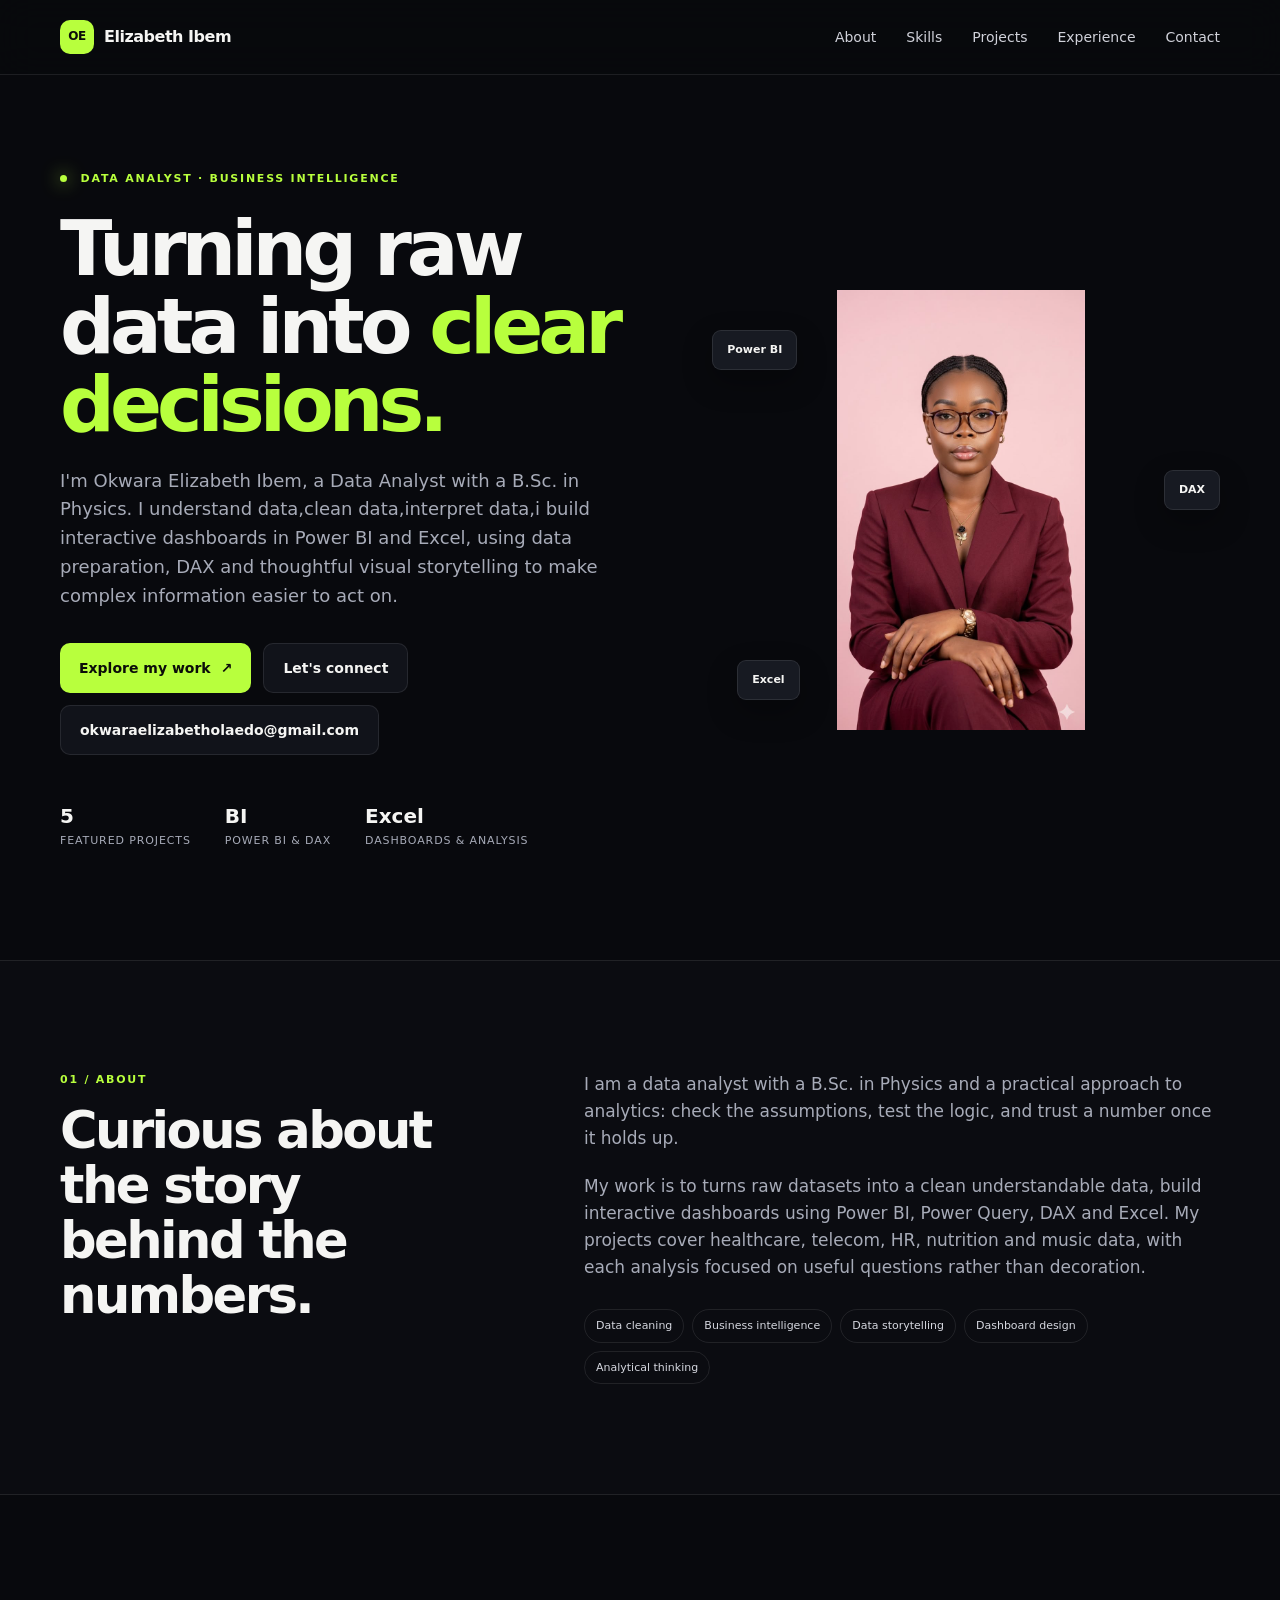
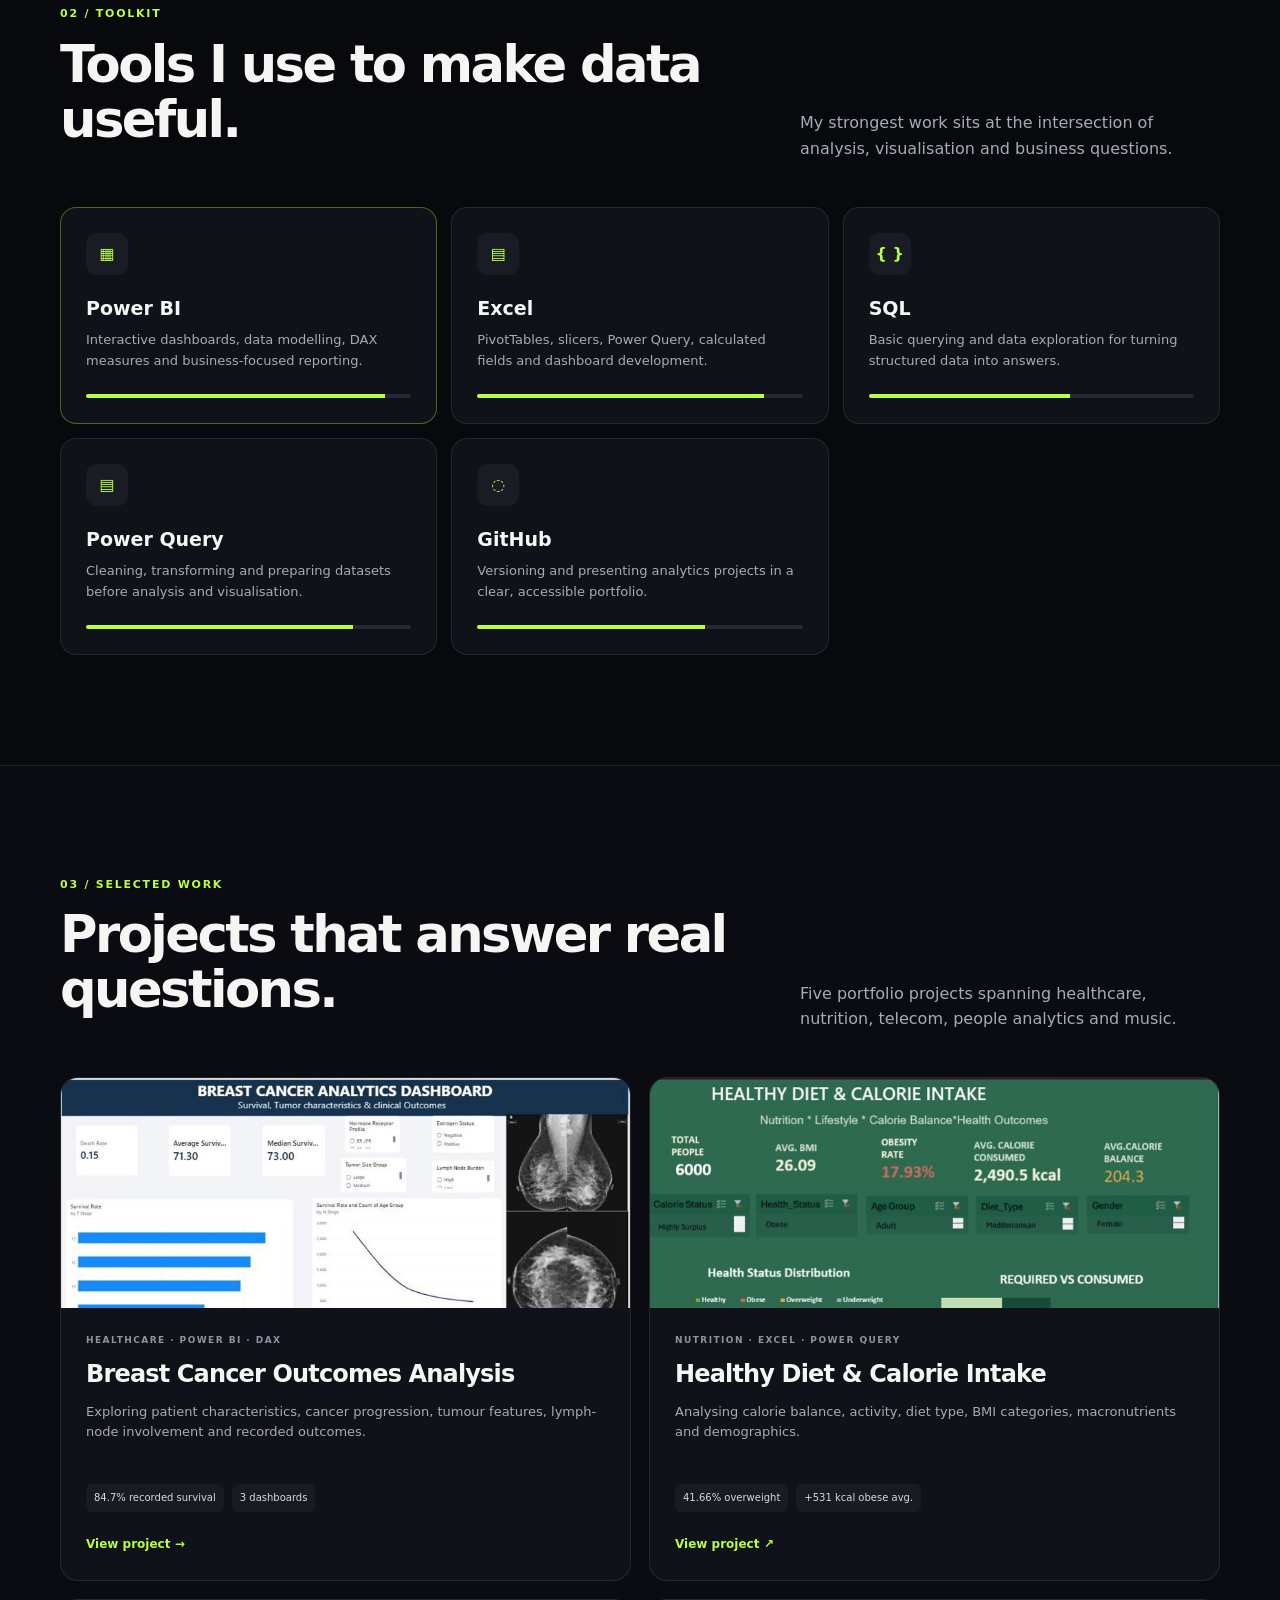
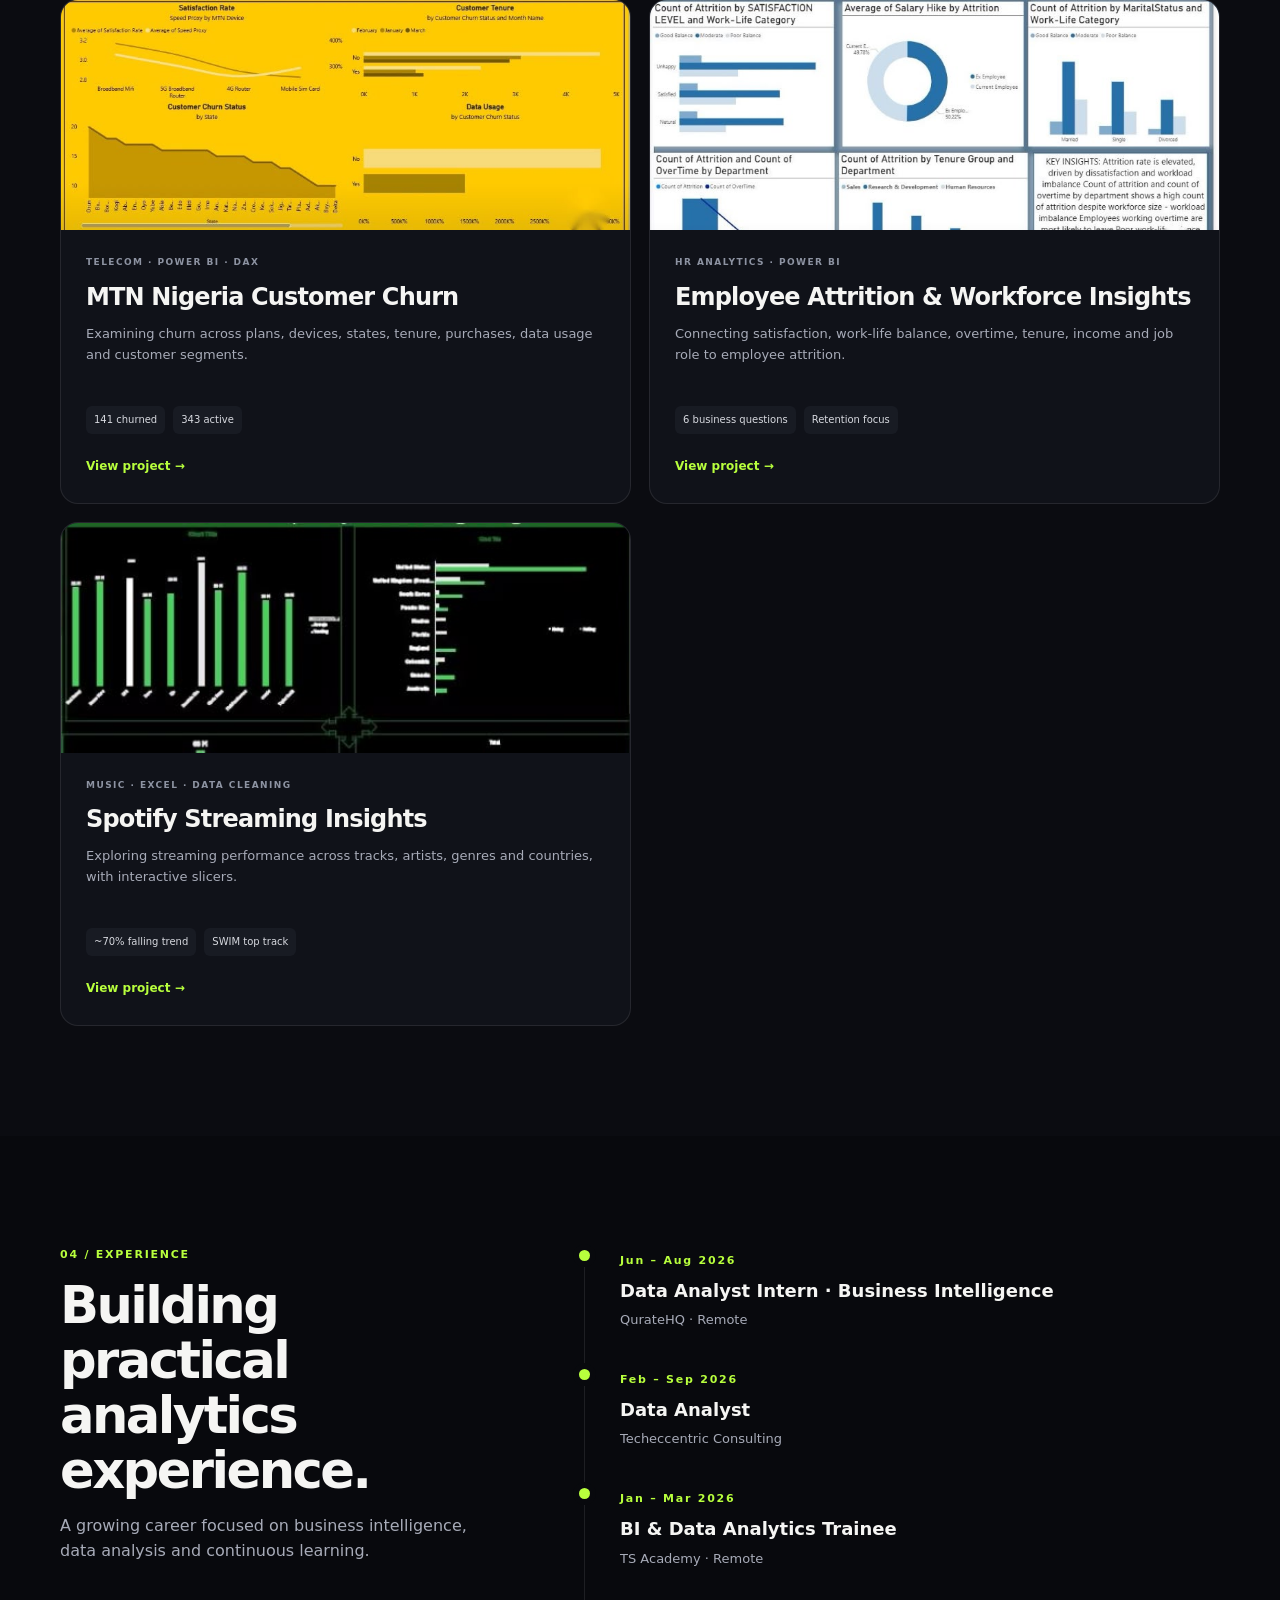
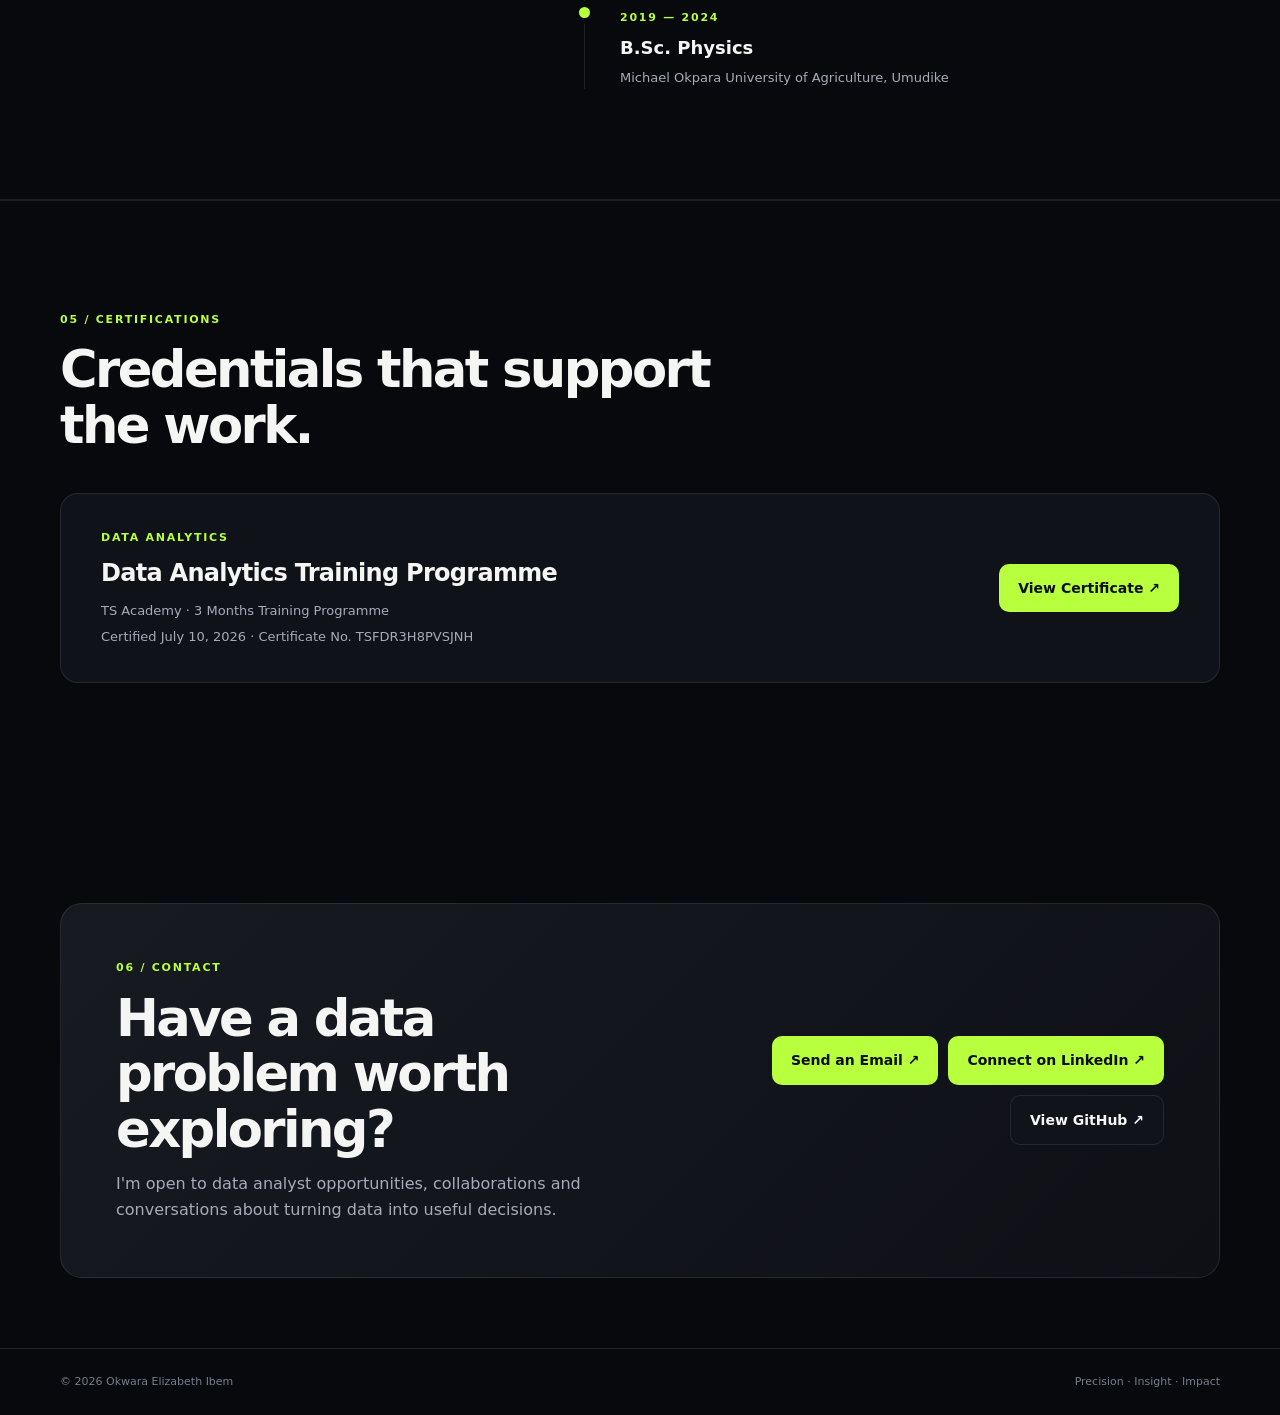
==== commit ca85a8b7: "Fix indentation and structure in index.html" ====
--- a/index.html
+++ b/index.html
@@ -51,13 +51,14 @@
           </div>
         </div>
 
-        <div class="hero-card">
-         <img src="ASSETS/elizabeth-main.jpeg" alt="Elizabeth Ibem, Data Analyst">
+               <div class="hero-card">
+          <img src="ASSETS/elizabeth-main.jpeg" alt="Elizabeth Ibem, Data Analyst">
           <div class="floating-tag tag-one">Power BI</div>
           <div class="floating-tag tag-two">DAX</div>
           <div class="floating-tag tag-three">Excel</div>
         </div>
-</a>
+      </div>
+    </section>
 
     <section class="about section" id="about">
       <div class="container two-col">
